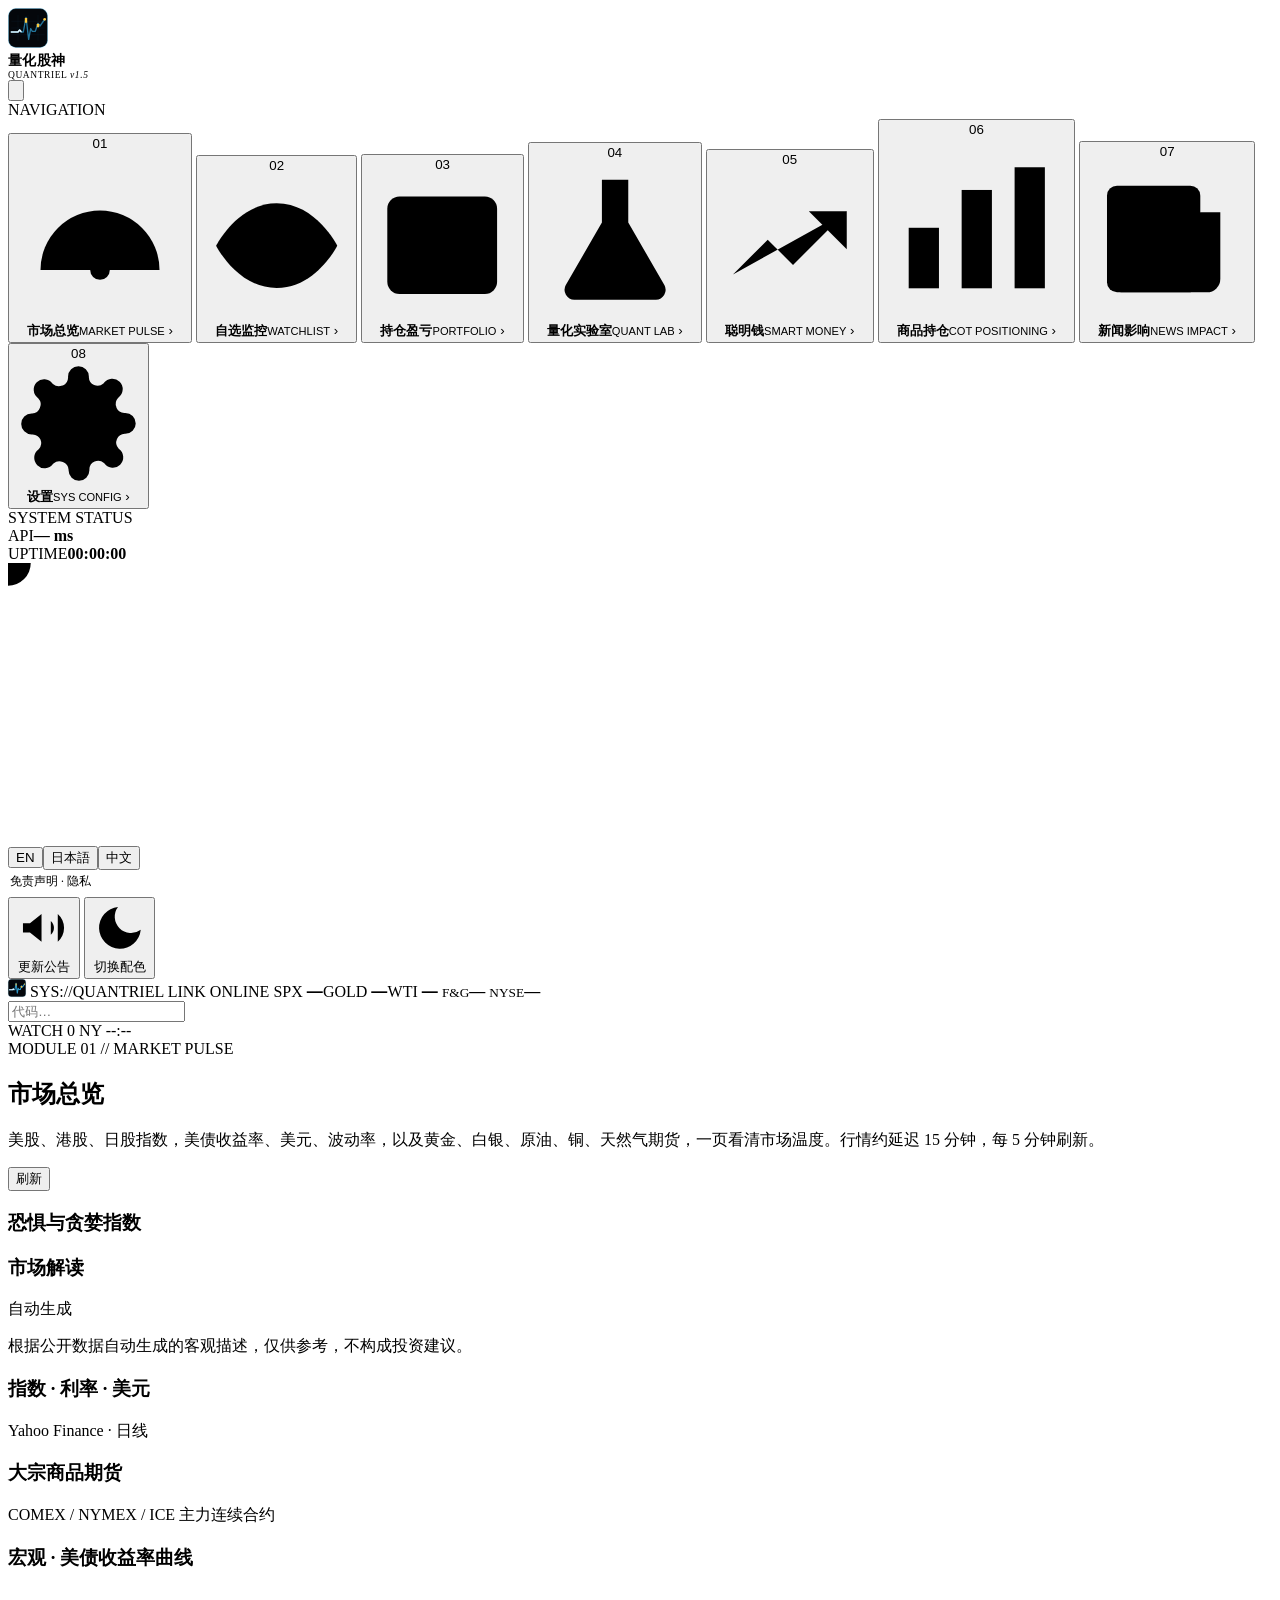
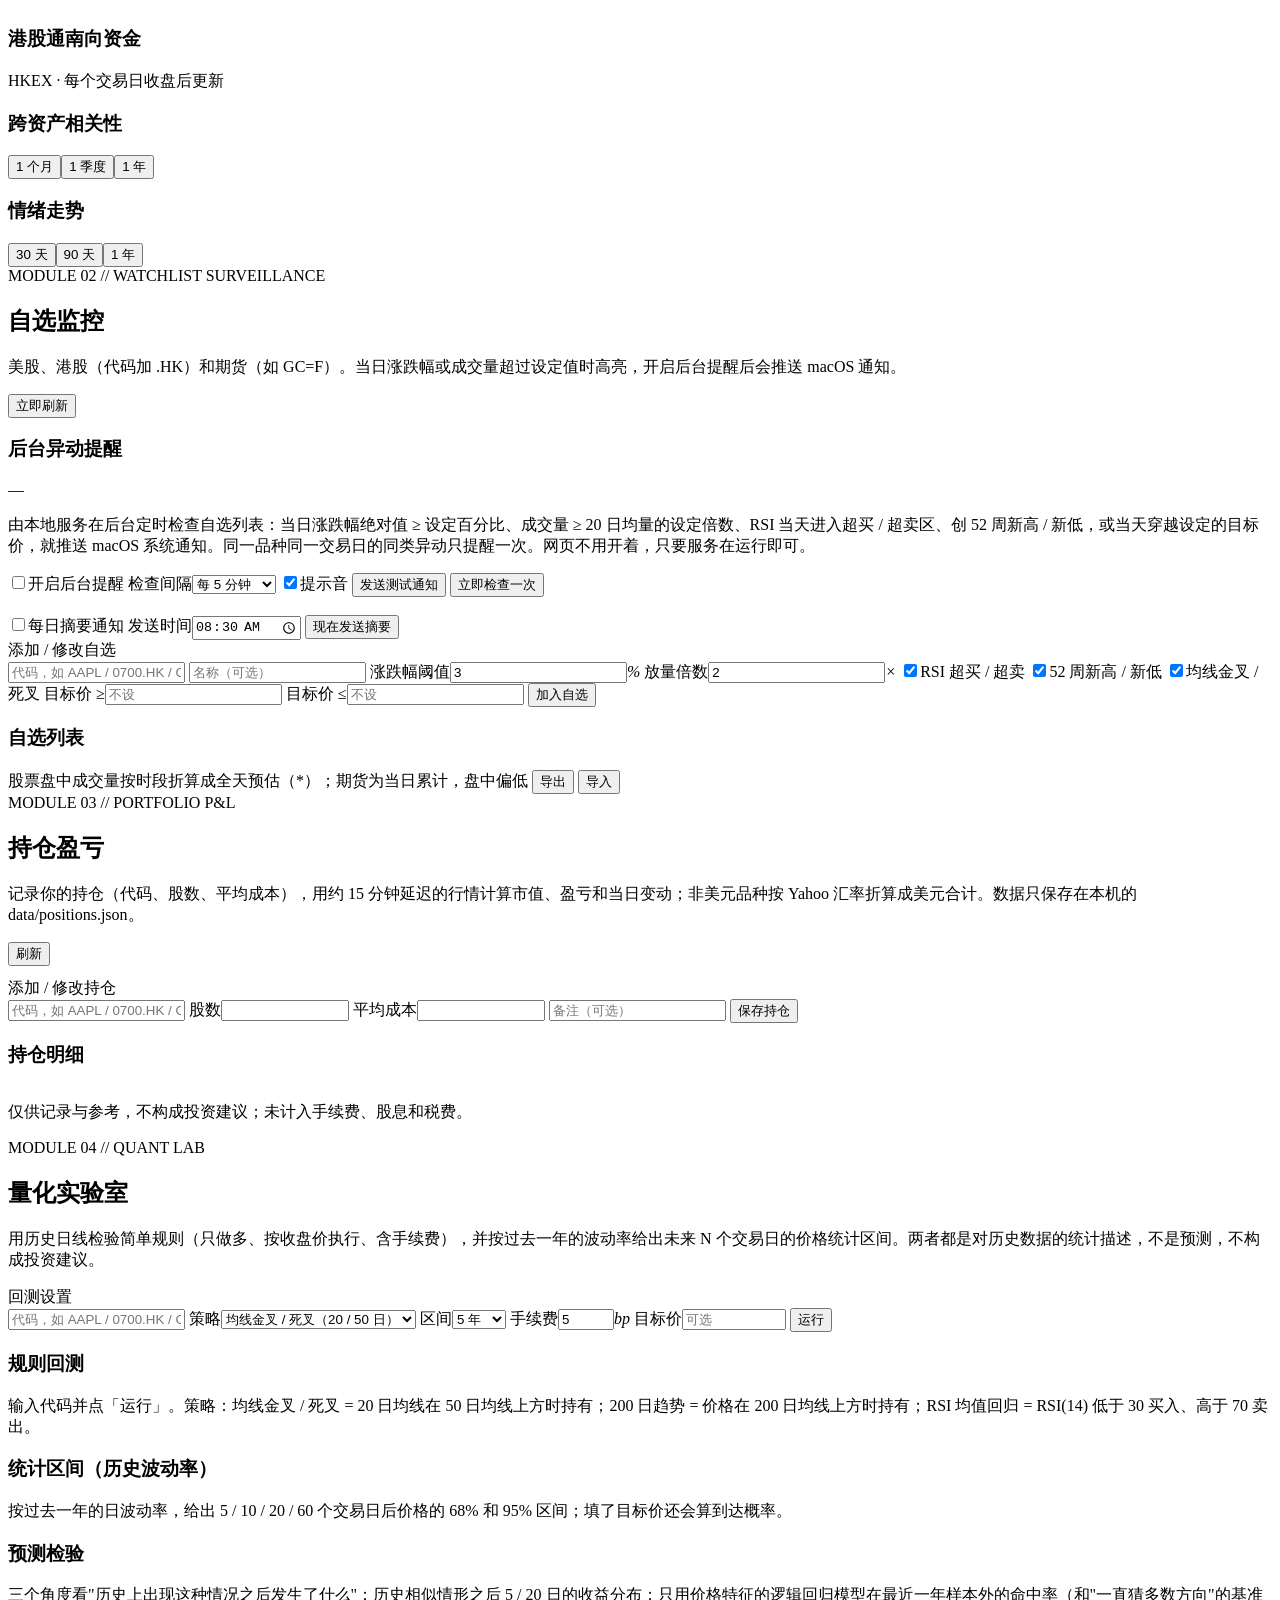
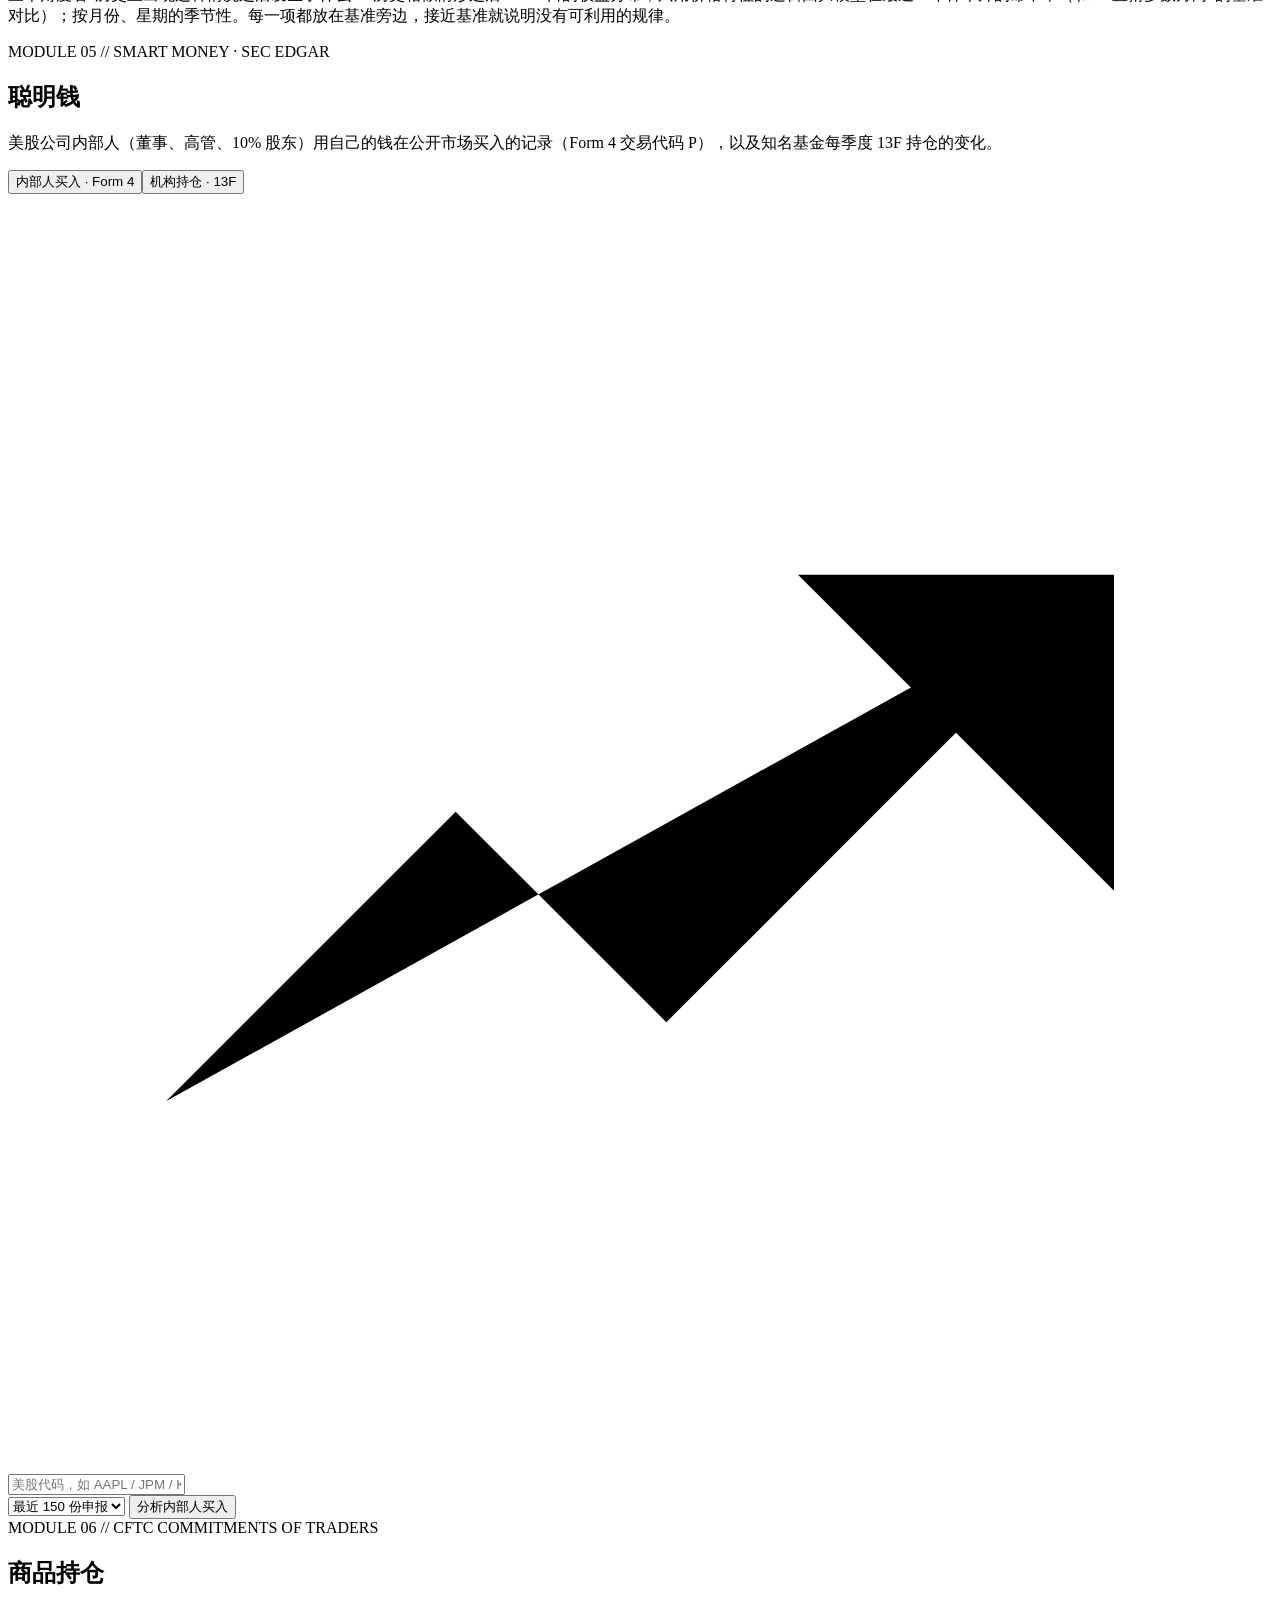
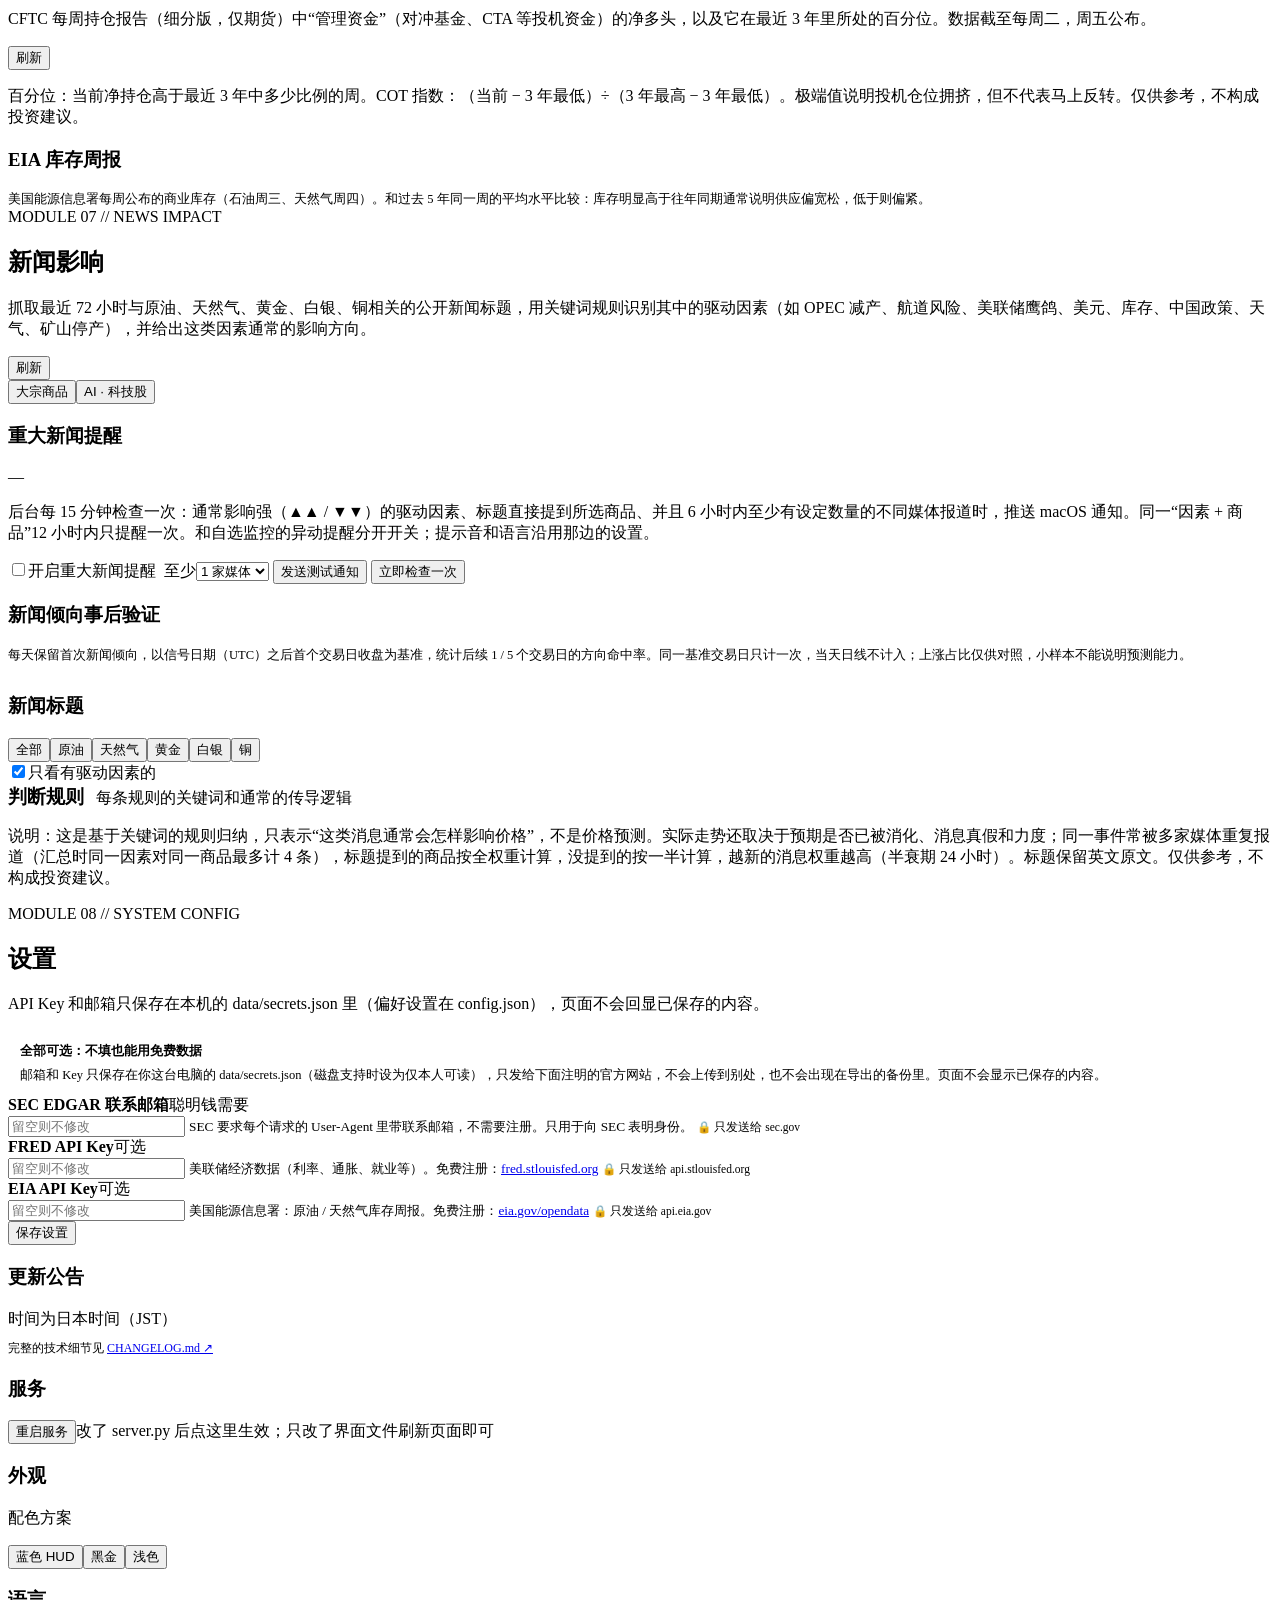
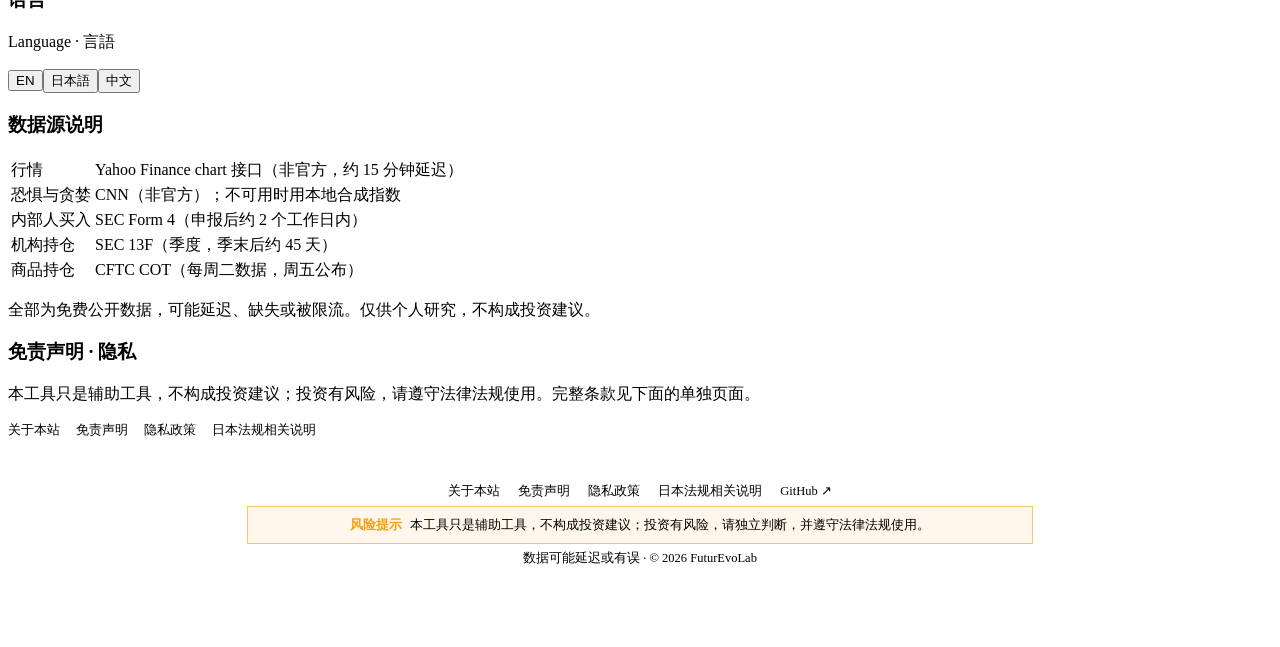
==== static/index.html @ caf48d80 "v1.5.5: 13F amendments, moderate readout tier, phone layout, share metadata - 13F-HR/A: restatements" ====
<!doctype html>
<html lang="en">
<head>
<meta charset="utf-8">
<meta name="viewport" content="width=device-width, initial-scale=1">
<title>量化股神</title>
<link rel="icon" type="image/svg+xml" href="data:image/svg+xml,%3Csvg xmlns='http://www.w3.org/2000/svg' viewBox='0 0 120 120'%3E%3Crect width='120' height='120' rx='24' fill='%2304070b'/%3E%3Cpath d='M10 72H30L35 66L40 72H46L54 28L62 94L68 62L73 70H82L90 46L96 54L110 34' fill='none' stroke='%2338bdf8' stroke-width='9' stroke-linejoin='round' stroke-linecap='round'/%3E%3Ccircle cx='110' cy='34' r='8' fill='%23ffc93c'/%3E%3C/svg%3E">
<link rel="stylesheet" href="fonts/fonts.css">
<link rel="preload" href="fonts/Inter-0.woff2" as="font" type="font/woff2" crossorigin>
<link rel="stylesheet" href="style.css?v=2">
<link rel="stylesheet" href="hud.css?v=3">
<link rel="stylesheet" href="nav.css?v=2">
<link rel="stylesheet" href="market.css?v=3">
<link rel="stylesheet" href="smart.css?v=2">
<link rel="stylesheet" href="gold.css?v=1">
<link rel="stylesheet" href="quant.css?v=11">
<script src="boot.js?v=1"></script>
</head>
<body>
<div class="ambient" aria-hidden="true"><i></i><i></i><i></i></div>
<div class="app">
  <!-- ======================= 侧边导航 ======================= -->
  <aside class="nav">
    <div class="nav-edge" aria-hidden="true"></div>
    <div class="brand">
<svg class="logo qs-mark" viewBox="0 0 120 120" aria-hidden="true">
        <rect class="scr" x="1.5" y="1.5" width="117" height="117" rx="22"/>
        <path class="grid" d="M10 40H110M10 60H110M10 80H110M30 20V100M60 20V100M90 20V100"/>
        <path class="ecg" d="M10 72H30L35 66L40 72H46L54 28L62 94L68 62L73 70H82L90 46L96 54L110 34"/>
        <path class="scan" d="M10 72H30L35 66L40 72H46L54 28L62 94L68 62L73 70H82L90 46L96 54L110 34"/>
        <rect class="cb" x="50.5" y="30" width="7" height="14" rx="1.5"/>
        <rect class="cb cb2" x="86.5" y="47" width="7" height="11" rx="1.5"/>
        <circle class="tip" cx="110" cy="34" r="4"/>
      </svg>
      <div class="brand-txt">
        <div class="brand-name" data-text="量化股神">量化股神</div>
        <div class="brand-sub">QUANTRIEL <i>v1.5</i></div>
      </div>
      <button id="nav-collapse" class="nav-collapse" type="button" title="收起 / 展开侧栏">
        <svg viewBox="0 0 24 24"><path d="M15 6l-6 6 6 6"/></svg>
      </button>
    </div>

    <div class="nav-section"><span>NAVIGATION</span><i></i></div>
    <nav class="tabs" id="nav">
      <div class="nav-ind" id="nav-ind" aria-hidden="true"><i></i></div>
      <button data-tab="market" class="active" title="市场总览（快捷键 1）">
        <span class="ni-idx">01</span>
        <span class="ni-ico"><svg viewBox="0 0 24 24"><path d="M3.5 17a8.5 8.5 0 1117 0"/><path d="M12 17l4.2-5.2"/><circle cx="12" cy="17" r="1.4"/><path d="M6.6 11.6l1 .8M12 8.5v1.3M17.4 11.6l-1 .8"/></svg></span>
        <span class="ni-txt"><b>市场总览</b><small>MARKET PULSE</small></span>
        <span class="ni-arrow">›</span>
      </button>
      <button data-tab="watch" title="自选监控（快捷键 2）">
        <span class="ni-idx">02</span>
        <span class="ni-ico"><svg viewBox="0 0 24 24"><path d="M2 12s3.5-7 10-7 10 7 10 7-3.5 7-10 7S2 12 2 12z"/><circle cx="12" cy="12" r="3"/></svg></span>
        <span class="ni-txt"><b>自选监控</b><small>WATCHLIST</small></span>
        <span id="nav-new" class="nav-badge" hidden></span><span class="ni-arrow">›</span>
      </button>
      <button data-tab="portfolio" title="持仓盈亏（快捷键 3）">
        <span class="ni-idx">03</span>
        <span class="ni-ico"><svg viewBox="0 0 24 24"><rect x="3" y="4" width="18" height="16" rx="2"/><path d="M3 10h18"/><path d="M8 15h3"/><path d="M14 15h2"/></svg></span>
        <span class="ni-txt"><b>持仓盈亏</b><small>PORTFOLIO</small></span>
        <span class="ni-arrow">›</span>
      </button>
      <button data-tab="quant" title="量化实验室（快捷键 4）">
        <span class="ni-idx">04</span>
        <span class="ni-ico"><svg viewBox="0 0 24 24"><path d="M9 3h6"/><path d="M10 3v6.5L4.5 19a1.5 1.5 0 001.3 2.2h12.4a1.5 1.5 0 001.3-2.2L14 9.5V3"/><path d="M7 15h10"/></svg></span>
        <span class="ni-txt"><b>量化实验室</b><small>QUANT LAB</small></span>
        <span class="ni-arrow">›</span>
      </button>
      <button data-tab="smart" title="聪明钱（快捷键 5）">
        <span class="ni-idx">05</span>
        <span class="ni-ico"><svg viewBox="0 0 24 24"><path d="M3 17l5.5-5.5 4 4L21 7"/><path d="M15 7h6v6"/><path d="M3 21h18"/></svg></span>
        <span class="ni-txt"><b>聪明钱</b><small>SMART MONEY</small></span>
        <span class="ni-arrow">›</span>
      </button>
      <button data-tab="cot" title="商品持仓（快捷键 6）">
        <span class="ni-idx">06</span>
        <span class="ni-ico"><svg viewBox="0 0 24 24"><rect x="3" y="12" width="4" height="8"/><rect x="10" y="7" width="4" height="13"/><rect x="17" y="4" width="4" height="16"/></svg></span>
        <span class="ni-txt"><b>商品持仓</b><small>COT POSITIONING</small></span>
        <span class="ni-arrow">›</span>
      </button>
      <button data-tab="news" title="新闻影响（快捷键 7）">
        <span class="ni-idx">07</span>
        <span class="ni-ico"><svg viewBox="0 0 24 24"><rect x="3" y="4" width="14" height="16" rx="1.5"/><path d="M17 8h3v10a2 2 0 01-2 2H5"/><path d="M6.5 8h7M6.5 11.5h7M6.5 15h4"/></svg></span>
        <span class="ni-txt"><b>新闻影响</b><small>NEWS IMPACT</small></span>
        <span id="nav-news" class="nav-badge" hidden></span><span class="ni-arrow">›</span>
      </button>
      <button data-tab="settings" title="设置（快捷键 8）">
        <span class="ni-idx">08</span>
        <span class="ni-ico"><svg viewBox="0 0 24 24"><circle cx="12" cy="12" r="3"/><path d="M19.4 15a1.7 1.7 0 00.3 1.8l.1.1a2 2 0 11-2.8 2.8l-.1-.1a1.7 1.7 0 00-1.8-.3 1.7 1.7 0 00-1 1.5V21a2 2 0 11-4 0v-.1a1.7 1.7 0 00-1.1-1.5 1.7 1.7 0 00-1.8.3l-.1.1a2 2 0 11-2.8-2.8l.1-.1a1.7 1.7 0 00.3-1.8 1.7 1.7 0 00-1.5-1H3a2 2 0 110-4h.1a1.7 1.7 0 001.5-1.1 1.7 1.7 0 00-.3-1.8l-.1-.1a2 2 0 112.8-2.8l.1.1a1.7 1.7 0 001.8.3H9a1.7 1.7 0 001-1.5V3a2 2 0 114 0v.1a1.7 1.7 0 001 1.5 1.7 1.7 0 001.8-.3l.1-.1a2 2 0 112.8 2.8l-.1.1a1.7 1.7 0 00-.3 1.8V9a1.7 1.7 0 001.5 1H21a2 2 0 110 4h-.1a1.7 1.7 0 00-1.5 1z"/></svg></span>
        <span class="ni-txt"><b>设置</b><small>SYS CONFIG</small></span>
        <span class="ni-arrow">›</span>
      </button>
    </nav>

    <div class="nav-foot">
      <div class="nav-section"><span>SYSTEM STATUS</span><i></i></div>
      <div id="src-status" class="src-status"></div>
      <div class="sys-meta">
        <div><span>API</span><b id="sys-lat">— ms</b></div>
        <div><span>UPTIME</span><b id="sys-up">00:00:00</b></div>
        <svg id="sys-spark" class="spark" viewBox="0 0 100 22" preserveAspectRatio="none" aria-hidden="true"><path class="area"/><path class="line"/><circle r="1.8"/></svg>
      </div>
      <div class="lang-switch" translate="no"><button type="button" data-lang="en">EN</button><button type="button" data-lang="ja">日本語</button><button type="button" data-lang="zh">中文</button></div>
      <a class="legal-link" href="disclaimer.html">免责声明 · 隐私</a>
      <button id="wn-open" class="ghost theme-btn wn-open" type="button" title="查看每个版本更新了什么">
        <svg viewBox="0 0 24 24"><path d="M3 10v4h3l5 4V6L6 10z"/><path d="M15 9a4 4 0 010 6M18 6a8 8 0 010 12"/></svg>
        <span>更新公告</span><span id="wn-badge" class="badge wn-new" translate="no" hidden>NEW</span>
      </button>
      <button id="theme-toggle" class="ghost theme-btn" type="button" title="切换配色：蓝色 HUD → 黑金 → 浅色">
        <svg viewBox="0 0 24 24"><path d="M21 12.8A9 9 0 1111.2 3a7 7 0 009.8 9.8z"/></svg>
        <span>切换配色</span>
      </button>
    </div>
  </aside>

  <main class="main">
    <div class="hudbar">
      <span class="hb-id">
<svg class="qs-mark hb-mark" viewBox="0 0 120 120" aria-hidden="true">
        <rect class="scr" x="1.5" y="1.5" width="117" height="117" rx="22"/>
        <path class="ecg" d="M10 72H30L35 66L40 72H46L54 28L62 94L68 62L73 70H82L90 46L96 54L110 34"/>
        <path class="scan" d="M10 72H30L35 66L40 72H46L54 28L62 94L68 62L73 70H82L90 46L96 54L110 34"/>
        <rect class="cb" x="50.5" y="30" width="7" height="14" rx="1.5"/>
        <rect class="cb cb2" x="86.5" y="47" width="7" height="11" rx="1.5"/>
        <circle class="tip" cx="110" cy="34" r="4"/>
      </svg>
        <span class="sys">SYS://QUANTRIEL</span>
      </span>
      <span class="live"><i></i>LINK ONLINE</span>
      <span class="tick" id="ticker" translate="no"><span>SPX <b>—</b></span><span>GOLD <b>—</b></span><span>WTI <b>—</b></span></span>
      <span id="marquee" class="marquee" title="点击查看自选监控"><span id="marquee-track"></span></span>
      <span class="hb-fng" id="hb-fng" title="恐惧与贪婪指数（点击查看市场总览）"><small>F&amp;G</small><b>—</b><i></i></span>
      <span class="hb-gas" id="hb-mkt" translate="no"><small>NYSE</small><b>—</b></span>
      <form id="lookup" class="hb-lookup" title="查看任意代码的详情（快捷键 /）"><input id="lookup-sym" placeholder="代码…" spellcheck="false" autocomplete="off"></form>
      <span id="hud-watch" translate="no">WATCH 0</span>
      <span class="clock" id="clock" translate="no">NY --:--</span>
      <i class="hb-beat" id="hb-beat" aria-hidden="true"></i>
    </div>
    <div id="upd-bar" class="upd-bar" hidden></div>

    <!-- ======================= 市场总览 ======================= -->
    <section id="tab-market" class="tab active">
      <header class="page-head">
        <div>
          <div class="eyebrow">MODULE 01 // MARKET PULSE</div>
          <h1>市场总览</h1>
          <p>美股、港股、日股指数，美债收益率、美元、波动率，以及黄金、白银、原油、铜、天然气期货，一页看清市场温度。行情约延迟 15 分钟，每 5 分钟刷新。</p>
        </div>
        <div class="head-actions">
          <span id="mk-upd" class="muted"></span>
          <button id="mk-refresh" type="button" class="primary">刷新</button>
        </div>
      </header>
      <div id="mk-msg" class="msg"></div>

      <div class="mk-top">
        <div class="card mk-fng">
          <div class="card-head"><h3>恐惧与贪婪指数</h3><span class="spacer"></span><span id="mk-fng-src" class="muted"></span></div>
          <div id="mk-gauge" class="mk-gauge"></div>
          <div id="mk-cmp" class="mk-cmp"></div>
          <div id="mk-parts" class="q-parts"></div>
        </div>
        <div class="card mk-read">
          <div class="card-head"><h3>市场解读</h3><span class="spacer"></span><span class="muted">自动生成</span></div>
          <ul id="mk-read" class="mk-list"></ul>
          <p class="muted mk-disc">根据公开数据自动生成的客观描述，仅供参考，不构成投资建议。</p>
        </div>
      </div>

      <div class="card">
        <div class="card-head"><h3>指数 · 利率 · 美元</h3><span class="spacer"></span><span class="muted">Yahoo Finance · 日线</span></div>
        <div id="mk-indices" class="q-grid"></div>
      </div>
      <div class="card">
        <div class="card-head"><h3>大宗商品期货</h3><span class="spacer"></span><span class="muted">COMEX / NYMEX / ICE 主力连续合约</span></div>
        <div id="mk-commods" class="q-grid"></div>
      </div>
      <div class="card">
        <div class="card-head"><h3>宏观 · 美债收益率曲线</h3><span id="mc-spreads" class="mc-spreads"></span><span class="spacer"></span><span id="mc-src" class="muted"></span></div>
        <div id="mc-msg" class="msg"></div>
        <div class="mc-wrap">
          <div id="mc-curve" class="mc-curve"></div>
          <div id="mc-grid" class="q-grid mc-grid"></div>
        </div>
      </div>
      <div class="card" id="sb-card">
        <div class="card-head"><h3>港股通南向资金</h3><span id="sb-date" class="chip"></span><span class="spacer"></span><span class="muted">HKEX · 每个交易日收盘后更新</span></div>
        <div id="sb-msg" class="msg"></div>
        <div id="sb-body"></div>
      </div>
      <div class="card">
        <div class="card-head"><h3>跨资产相关性</h3><span id="corr-msg" class="muted"></span><span class="spacer"></span>
          <div class="seg" id="corr-range"><button type="button" data-d="20">1 个月</button><button type="button" data-d="60" class="on">1 季度</button><button type="button" data-d="250">1 年</button></div></div>
        <div id="mk-corr" class="mk-corr"></div>
      </div>
      <div class="card">
        <div class="card-head"><h3>情绪走势</h3><span class="spacer"></span>
          <div class="seg" id="mk-range"><button type="button" data-d="30" class="on">30 天</button><button type="button" data-d="90">90 天</button><button type="button" data-d="250">1 年</button></div></div>
        <div id="mk-chart" class="mk-chart"></div>
      </div>
    </section>

    <!-- ======================= 自选监控 ======================= -->
    <section id="tab-watch" class="tab">
      <header class="page-head">
        <div>
          <div class="eyebrow">MODULE 02 // WATCHLIST SURVEILLANCE</div>
          <h1>自选监控</h1>
          <p>美股、港股（代码加 .HK）和期货（如 GC=F）。当日涨跌幅或成交量超过设定值时高亮，开启后台提醒后会推送 macOS 通知。</p>
        </div>
        <div class="head-actions">
          <span id="w-upd" class="muted"></span>
          <button id="w-refresh" type="button" class="primary">立即刷新</button>
        </div>
      </header>

      <div class="card alert-card">
        <div class="card-head"><h3>后台异动提醒</h3><span id="al-state" class="badge">—</span>
          <span class="spacer"></span><span id="al-info" class="muted"></span></div>
        <p class="muted al-desc">由本地服务在后台定时检查自选列表：当日涨跌幅绝对值 ≥ 设定百分比、成交量 ≥ 20 日均量的设定倍数、RSI 当天进入超买 / 超卖区、创 52 周新高 / 新低，或当天穿越设定的目标价，就推送 macOS 系统通知。同一品种同一交易日的同类异动只提醒一次。网页不用开着，只要服务在运行即可。</p>
        <div class="form-row">
          <label class="switch"><input id="al-on" type="checkbox"><i></i>开启后台提醒</label>
          <label class="field"><span>检查间隔</span><select id="al-int"><option value="5">每 5 分钟</option><option value="15">每 15 分钟</option><option value="30">每 30 分钟</option><option value="60">每 60 分钟</option></select></label>
          <label class="switch"><input id="al-sound" type="checkbox" checked><i></i>提示音</label>
          <span class="spacer"></span>
          <button id="al-test" type="button" class="ghost small">发送测试通知</button>
          <button id="al-run" type="button" class="ghost small">立即检查一次</button>
        </div>
        <div class="form-row dg-row">
          <label class="switch" title="每天到设定时间推送一条系统通知：主要指数 / 商品涨跌、恐惧贪婪指数、自选里最强和最弱的品种"><input id="dg-on" type="checkbox"><i></i>每日摘要通知</label>
          <label class="field"><span>发送时间</span><input id="dg-time" type="time" value="08:30" step="60" class="w-sm mono-input"></label>
          <span id="dg-info" class="muted"></span>
          <span class="spacer"></span>
          <button id="dg-run" type="button" class="ghost small">现在发送摘要</button>
        </div>
        <div id="al-hist" class="al-hist"></div>
      </div>

      <form id="watch-form" class="card form-card">
        <div class="form-title">添加 / 修改自选</div>
        <div class="form-row">
          <input id="w-sym" placeholder="代码，如 AAPL / 0700.HK / GC=F / ^HSI" spellcheck="false" class="mono-input grow">
          <input id="w-label" placeholder="名称（可选）" class="grow">
          <label class="field"><span>涨跌幅阈值</span><input id="w-move" type="number" min="0" step="0.5" value="3" class="w-sm"><em>%</em></label>
          <label class="field"><span>放量倍数</span><input id="w-vol" type="number" min="0" step="0.5" value="2" class="w-sm"><em>×</em></label>
          <label class="switch" title="RSI(14) 当天升破 70 或跌破 30 时提醒（昨天收盘还不在该区间）"><input id="w-rsi" type="checkbox" checked><i></i>RSI 超买 / 超卖</label>
          <label class="switch" title="现价高于此前 52 周最高收盘价，或低于最低收盘价时提醒"><input id="w-52" type="checkbox" checked><i></i>52 周新高 / 新低</label>
          <label class="switch" title="20 日均线当天上穿（金叉）或下穿（死叉）50 日均线时提醒"><input id="w-ma" type="checkbox" checked><i></i>均线金叉 / 死叉</label>
          <label class="field" title="现价当天升破这个价位时提醒（昨收还在下方）；留空不设"><span>目标价 ≥</span><input id="w-above" type="number" min="0" step="any" placeholder="不设" class="w-sm mono-input"></label>
          <label class="field" title="现价当天跌破这个价位时提醒（昨收还在上方）；留空不设"><span>目标价 ≤</span><input id="w-below" type="number" min="0" step="any" placeholder="不设" class="w-sm mono-input"></label>
          <button class="primary">加入自选</button>
        </div>
      </form>

      <div class="card">
        <div class="card-head"><h3>自选列表</h3><span id="watch-count" class="chip"></span><span class="spacer"></span><span class="muted">股票盘中成交量按时段折算成全天预估（*）；期货为当日累计，盘中偏低</span>
          <button id="w-export" type="button" class="ghost small" title="把自选列表和 13F 基金列表存成 JSON 文件（不含 API Key）">导出</button>
          <button id="w-import" type="button" class="ghost small" title="从导出的 JSON 文件导入：默认只添加本机没有的品种">导入</button>
          <input id="w-file" type="file" accept="application/json,.json" hidden></div>
        <div class="table-wrap"><table id="watch-table"></table></div>
      </div>
    </section>

    <!-- ======================= 持仓盈亏 ======================= -->
    <section id="tab-portfolio" class="tab">
      <header class="page-head">
        <div>
          <div class="eyebrow">MODULE 03 // PORTFOLIO P&amp;L</div>
          <h1>持仓盈亏</h1>
          <p>记录你的持仓（代码、股数、平均成本），用约 15 分钟延迟的行情计算市值、盈亏和当日变动；非美元品种按 Yahoo 汇率折算成美元合计。数据只保存在本机的 data/positions.json。</p>
        </div>
        <div class="head-actions">
          <span id="pf-upd" class="muted"></span>
          <button id="pf-refresh" type="button" class="primary">刷新</button>
        </div>
      </header>
      <div id="pf-msg" class="msg"></div>
      <div id="pf-sum" class="pf-sum"></div>
      <form id="pf-form" class="card form-card">
        <div class="form-title">添加 / 修改持仓</div>
        <div class="form-row">
          <input id="pf-sym" placeholder="代码，如 AAPL / 0700.HK / GC=F" spellcheck="false" class="mono-input grow" required>
          <label class="field"><span>股数</span><input id="pf-shares" type="number" min="0" step="any" class="w-md mono-input" required></label>
          <label class="field"><span>平均成本</span><input id="pf-cost" type="number" min="0" step="any" class="w-md mono-input" required></label>
          <input id="pf-note" placeholder="备注（可选）" class="grow">
          <button class="primary">保存持仓</button>
        </div>
      </form>
      <div class="card">
        <div class="card-head"><h3>持仓明细</h3><span id="pf-count" class="chip"></span><span class="spacer"></span><span id="pf-fx" class="muted" translate="no"></span></div>
        <div class="table-wrap"><table id="pf-table"></table></div>
        <p class="muted mk-disc">仅供记录与参考，不构成投资建议；未计入手续费、股息和税费。</p>
      </div>
    </section>

    <!-- ======================= 量化实验室 ======================= -->
    <section id="tab-quant" class="tab">
      <header class="page-head">
        <div>
          <div class="eyebrow">MODULE 04 // QUANT LAB</div>
          <h1>量化实验室</h1>
          <p>用历史日线检验简单规则（只做多、按收盘价执行、含手续费），并按过去一年的波动率给出未来 N 个交易日的价格统计区间。两者都是对历史数据的统计描述，不是预测，不构成投资建议。</p>
        </div>
      </header>
      <form id="ql-form" class="card form-card">
        <div class="form-title">回测设置</div>
        <div class="form-row">
          <input id="ql-sym" placeholder="代码，如 AAPL / 0700.HK / GC=F / ^GSPC" spellcheck="false" class="mono-input grow" required>
          <label class="field"><span>策略</span><select id="ql-strategy"><option value="ma_cross">均线金叉 / 死叉（20 / 50 日）</option><option value="trend200">200 日趋势</option><option value="rsi_mr">RSI 均值回归</option><option value="buyhold">买入持有</option></select></label>
          <label class="field"><span>区间</span><select id="ql-range"><option value="2y">2 年</option><option value="5y" selected>5 年</option><option value="10y">10 年</option></select></label>
          <label class="field" title="每次换仓的成本，1 bp = 0.01%"><span>手续费</span><input id="ql-fee" type="number" min="0" max="100" step="1" value="5" class="w-sm mono-input"><em>bp</em></label>
          <label class="field" title="可选：按历史波动率估算未来 N 个交易日到达该价位的概率"><span>目标价</span><input id="ql-target" type="number" min="0" step="any" placeholder="可选" class="w-sm mono-input"></label>
          <button class="primary">运行</button>
        </div>
        <div id="ql-quick" class="form-row"></div>
      </form>
      <div class="card">
        <div class="card-head"><h3>规则回测</h3><span id="ql-bt-sub" class="muted"></span></div>
        <div id="ql-bt"><p class="muted">输入代码并点「运行」。策略：均线金叉 / 死叉 = 20 日均线在 50 日均线上方时持有；200 日趋势 = 价格在 200 日均线上方时持有；RSI 均值回归 = RSI(14) 低于 30 买入、高于 70 卖出。</p></div>
      </div>
      <div class="card">
        <div class="card-head"><h3>统计区间（历史波动率）</h3><span id="ql-fc-sub" class="muted"></span></div>
        <div id="ql-fc"><p class="muted">按过去一年的日波动率，给出 5 / 10 / 20 / 60 个交易日后价格的 68% 和 95% 区间；填了目标价还会算到达概率。</p></div>
      </div>
      <div class="card">
        <div class="card-head"><h3>预测检验</h3><span id="ql-sg-sub" class="muted"></span></div>
        <div id="ql-sg"><p class="muted">三个角度看"历史上出现这种情况之后发生了什么"：历史相似情形之后 5 / 20 日的收益分布；只用价格特征的逻辑回归模型在最近一年样本外的命中率（和"一直猜多数方向"的基准对比）；按月份、星期的季节性。每一项都放在基准旁边，接近基准就说明没有可利用的规律。</p></div>
      </div>
    </section>

    <!-- ======================= 聪明钱 ======================= -->
    <section id="tab-smart" class="tab">
      <header class="page-head">
        <div>
          <div class="eyebrow">MODULE 05 // SMART MONEY · SEC EDGAR</div>
          <h1>聪明钱</h1>
          <p>美股公司内部人（董事、高管、10% 股东）用自己的钱在公开市场买入的记录（Form 4 交易代码 P），以及知名基金每季度 13F 持仓的变化。</p>
        </div>
      </header>
      <div id="sm-msg" class="msg"></div>

      <div class="seg sm-sub" id="sm-sub"><button type="button" data-s="insider" class="on">内部人买入 · Form 4</button><button type="button" data-s="13f">机构持仓 · 13F</button></div>

      <div id="sm-insider">
        <form id="ins-form" class="searchbar">
          <div class="search-input">
            <svg viewBox="0 0 24 24"><path d="M3 17l5.5-5.5 4 4L21 7"/><path d="M15 7h6v6"/></svg>
            <input id="ins-sym" placeholder="美股代码，如 AAPL / JPM / KO" autocomplete="off" spellcheck="false">
          </div>
          <select id="ins-limit" title="扫描最近多少份 Form 4 申报" aria-label="扫描份数">
            <option value="80">最近 80 份申报</option>
            <option value="150" selected>最近 150 份申报</option>
            <option value="300">最近 300 份申报</option>
          </select>
          <button type="submit" class="primary lg">分析内部人买入</button>
        </form>
        <div id="ins-quick" class="recent"></div>
        <div id="ins-result"></div>
      </div>

      <div id="sm-13f" hidden>
        <div class="card">
          <div class="card-head"><h3>跟踪的基金</h3><span id="mg-count" class="chip"></span><span class="spacer"></span>
            <span id="f13-upd" class="muted"></span><button id="f13-load" type="button" class="primary">加载 13F</button></div>
          <form id="mg-form" class="form-row">
            <input id="mg-cik" placeholder="CIK，如 1067983" class="mono-input w-md" spellcheck="false">
            <input id="mg-name" placeholder="基金名称" class="grow">
            <button class="ghost">添加基金</button>
            <a class="muted" href="https://www.sec.gov/cgi-bin/browse-edgar?action=getcompany&type=13F-HR" target="_blank" rel="noopener">在 EDGAR 查 CIK ↗</a>
          </form>
          <div id="mg-list" class="mg-list"></div>
        </div>
        <div class="graph-wrap q-graph">
          <div id="cy13"></div>
          <div id="g13-empty" class="graph-overlay">
            <div class="sb-status">STANDBY · AWAITING 13F</div>
            <h3>基金 ↔ 股票 持仓变化图</h3>
            <p>点击“加载 13F”。六边形是基金，圆点是股票；线的颜色表示本季度动作，线越粗金额越大</p>
          </div>
          <div class="graph-tools">
            <button type="button" data-z13="fit" title="适应窗口"><svg viewBox="0 0 24 24"><path d="M4 9V4h5M20 9V4h-5M4 15v5h5M20 15v5h-5"/></svg></button>
          </div>
          <div class="legend">
            <span><i class="line" style="background:var(--q-new)"></i>新建仓</span>
            <span><i class="line" style="background:var(--in)"></i>加仓</span>
            <span><i class="line" style="background:var(--q-reduce)"></i>减仓</span>
            <span><i class="line" style="background:var(--out)"></i>清仓</span>
            <span><i class="line" style="background:var(--q-hold)"></i>持平</span>
            <span class="sep"></span>
            <span>显示每只基金前 12 大持仓 + 全部新建仓 / 清仓</span>
            <span class="sep"></span>
            <label class="switch"><input id="g13-hold" type="checkbox"><i></i>显示持平</label>
          </div>
        </div>
        <div id="f13-detail"></div>
      </div>
    </section>

    <!-- ======================= 商品持仓 ======================= -->
    <section id="tab-cot" class="tab">
      <header class="page-head">
        <div>
          <div class="eyebrow">MODULE 06 // CFTC COMMITMENTS OF TRADERS</div>
          <h1>商品持仓</h1>
          <p>CFTC 每周持仓报告（细分版，仅期货）中“管理资金”（对冲基金、CTA 等投机资金）的净多头，以及它在最近 3 年里所处的百分位。数据截至每周二，周五公布。</p>
        </div>
        <div class="head-actions">
          <span id="cot-upd" class="muted"></span>
          <button id="cot-refresh" type="button" class="primary">刷新</button>
        </div>
      </header>
      <div id="cot-msg" class="msg"></div>
      <div id="cot-grid" class="cot-grid"></div>
      <p class="muted sm-note">百分位：当前净持仓高于最近 3 年中多少比例的周。COT 指数：（当前 − 3 年最低）÷（3 年最高 − 3 年最低）。极端值说明投机仓位拥挤，但不代表马上反转。仅供参考，不构成投资建议。</p>

      <div class="card eia-head">
        <div class="card-head"><h3>EIA 库存周报</h3><span class="spacer"></span><span id="eia-upd" class="muted"></span><span id="eia-src" class="chip"></span></div>
        <p class="muted">美国能源信息署每周公布的商业库存（石油周三、天然气周四）。和过去 5 年同一周的平均水平比较：库存明显高于往年同期通常说明供应偏宽松，低于则偏紧。</p>
      </div>
      <div id="eia-msg" class="msg"></div>
      <div id="eia-grid" class="cot-grid"></div>
    </section>

    <!-- ======================= 设置 ======================= -->
    <section id="tab-news" class="tab">
      <header class="page-head">
        <div>
          <div class="eyebrow">MODULE 07 // NEWS IMPACT</div>
          <h1>新闻影响</h1>
          <p>抓取最近 72 小时与原油、天然气、黄金、白银、铜相关的公开新闻标题，用关键词规则识别其中的驱动因素（如 OPEC 减产、航道风险、美联储鹰鸽、美元、库存、中国政策、天气、矿山停产），并给出这类因素通常的影响方向。</p>
        </div>
        <div class="head-actions">
          <span id="nw-upd" class="muted"></span>
          <button id="nw-refresh" type="button" class="primary">刷新</button>
        </div>
      </header>
      <div class="seg nw-view" id="nw-view"><button type="button" data-v="commod" class="on">大宗商品</button><button type="button" data-v="tech">AI · 科技股</button></div>
      <div id="nw-msg" class="msg"></div>
      <div id="nw-commod">
      <div class="card alert-card">
        <div class="card-head"><h3>重大新闻提醒</h3><span id="na-state" class="badge">—</span><span class="spacer"></span><span id="na-info" class="muted"></span></div>
        <p class="muted al-desc">后台每 15 分钟检查一次：通常影响强（▲▲ / ▼▼）的驱动因素、标题直接提到所选商品、并且 6 小时内至少有设定数量的不同媒体报道时，推送 macOS 通知。同一“因素 + 商品”12 小时内只提醒一次。和自选监控的异动提醒分开开关；提示音和语言沿用那边的设置。</p>
        <div class="form-row">
          <label class="switch"><input id="na-on" type="checkbox"><i></i>开启重大新闻提醒</label>
          <span id="na-assets" class="na-assets"></span>
          <label class="field"><span>至少</span><select id="na-src"><option value="1">1 家媒体</option><option value="2">2 家媒体</option><option value="3">3 家媒体</option></select></label>
          <span class="spacer"></span>
          <button id="na-test" type="button" class="ghost small">发送测试通知</button>
          <button id="na-run" type="button" class="ghost small">立即检查一次</button>
        </div>
        <div id="na-hist" class="al-hist"></div>
      </div>
      <div id="nw-assets" class="nw-assets"></div>
      <div class="card">
        <div class="card-head"><h3>新闻倾向事后验证</h3><span class="spacer"></span><span id="nv-since" class="muted"></span></div>
        <p class="muted nv-desc">每天保留首次新闻倾向，以信号日期（UTC）之后首个交易日收盘为基准，统计后续 1 / 5 个交易日的方向命中率。同一基准交易日只计一次，当天日线不计入；上涨占比仅供对照，小样本不能说明预测能力。</p>
        <div class="table-wrap"><table id="nv-table"></table></div>
      </div>
      <div class="card">
        <div class="card-head"><h3>新闻标题</h3><span id="nw-count" class="chip"></span><span class="spacer"></span>
          <div class="seg" id="nw-filter"><button type="button" data-a="" class="on">全部</button><button type="button" data-a="oil">原油</button><button type="button" data-a="natgas">天然气</button><button type="button" data-a="gold">黄金</button><button type="button" data-a="silver">白银</button><button type="button" data-a="copper">铜</button></div>
          <label class="switch"><input id="nw-drv" type="checkbox" checked><i></i>只看有驱动因素的</label>
        </div>
        <div id="nw-list" class="nw-list"></div>
      </div>
      <details class="card nw-rules">
        <summary><h3>判断规则</h3><span class="muted">每条规则的关键词和通常的传导逻辑</span></summary>
        <div class="table-wrap"><table id="nw-rules"></table></div>
      </details>
      <p class="muted sm-note">说明：这是基于关键词的规则归纳，只表示“这类消息通常会怎样影响价格”，不是价格预测。实际走势还取决于预期是否已被消化、消息真假和力度；同一事件常被多家媒体重复报道（汇总时同一因素对同一商品最多计 4 条），标题提到的商品按全权重计算，没提到的按一半计算，越新的消息权重越高（半衰期 24 小时）。标题保留英文原文。仅供参考，不构成投资建议。</p>
      </div>

      <div id="nw-tech" hidden>
        <div class="card">
          <div class="card-head"><h3>话题标签</h3><span class="spacer"></span><span id="tn-upd" class="muted"></span><span class="muted">点击标签筛选</span></div>
          <div id="tn-topics" class="tn-topics"></div>
        </div>
        <div id="tn-cos" class="nw-assets"></div>
        <div class="card">
          <div class="card-head"><h3>科技新闻</h3><span id="tn-count" class="chip"></span><span class="spacer"></span><span id="tn-filter" class="tn-filter"></span></div>
          <div id="tn-list" class="nw-list"></div>
        </div>
        <p class="muted sm-note">说明：按关键词给每条标题打“公司”和“话题”两类标签。话题后面的 + / − 是这类消息对被点名公司通常的含义（如上调指引偏正面、出口管制或监管调查偏负面），“行情”类标签只描述股价表现、不计入倾向；公司卡片的倾向分按时间衰减（半衰期 24 小时）加总。一条标题同时讲几件事时，所有被点名的公司都会带上全部标签。OpenAI、Anthropic、xAI 未上市，只做标签。标题保留英文原文。仅供参考，不构成投资建议。</p>
      </div>
    </section>

    <section id="tab-settings" class="tab">
      <header class="page-head">
        <div>
          <div class="eyebrow">MODULE 08 // SYSTEM CONFIG</div>
          <h1>设置</h1>
          <p>API Key 和邮箱只保存在本机的 data/secrets.json 里（偏好设置在 config.json），页面不会回显已保存的内容。</p>
        </div>
      </header>
      <div class="settings-grid">
        <form id="cfg-form" class="card stack">
          <div class="key-note" id="key-note">
            <b>全部可选：不填也能用免费数据</b>
            <span>邮箱和 Key 只保存在你这台电脑的 data/secrets.json（磁盘支持时设为仅本人可读），只发给下面注明的官方网站，不会上传到别处，也不会出现在导出的备份里。页面不会显示已保存的内容。</span>
          </div>
          <label class="setting">
            <div class="setting-head"><b>SEC EDGAR 联系邮箱</b><span class="chip">聪明钱需要</span><span id="cfg-sec" class="badge"></span><button type="button" class="small ghost key-clear" data-clear="sec_email" hidden>删除</button></div>
            <input id="cfg-sec_email" type="email" placeholder="留空则不修改" autocomplete="off" spellcheck="false" maxlength="200">
            <small class="muted">SEC 要求每个请求的 User-Agent 里带联系邮箱，不需要注册。只用于向 SEC 表明身份。</small>
            <small class="key-dest">只发送给 <span translate="no">sec.gov</span></small>
          </label>
          <label class="setting">
            <div class="setting-head"><b>FRED API Key</b><span class="chip">可选</span><span id="cfg-fred" class="badge"></span><button type="button" class="small ghost key-clear" data-clear="fred_key" hidden>删除</button></div>
            <input id="cfg-fred_key" type="password" placeholder="留空则不修改" autocomplete="new-password" data-1p-ignore data-lpignore="true" data-bwignore spellcheck="false" maxlength="200">
            <small class="muted">美联储经济数据（利率、通胀、就业等）。免费注册：<a href="https://fred.stlouisfed.org/docs/api/api_key.html" target="_blank" rel="noopener">fred.stlouisfed.org</a></small>
            <small class="key-dest">只发送给 <span translate="no">api.stlouisfed.org</span></small>
          </label>
          <label class="setting">
            <div class="setting-head"><b>EIA API Key</b><span class="chip">可选</span><span id="cfg-eia" class="badge"></span><button type="button" class="small ghost key-clear" data-clear="eia_key" hidden>删除</button></div>
            <input id="cfg-eia_key" type="password" placeholder="留空则不修改" autocomplete="new-password" data-1p-ignore data-lpignore="true" data-bwignore spellcheck="false" maxlength="200">
            <small class="muted">美国能源信息署：原油 / 天然气库存周报。免费注册：<a href="https://www.eia.gov/opendata/register.php" target="_blank" rel="noopener">eia.gov/opendata</a></small>
            <small class="key-dest">只发送给 <span translate="no">api.eia.gov</span></small>
          </label>
          <div><button class="primary">保存设置</button></div>
        </form>
        <div class="stack">
          <div class="card" id="wn-card">
            <div class="card-head"><h3>更新公告</h3><span class="spacer"></span><span class="muted">时间为日本时间（JST）</span></div>
            <div id="wn-list" class="wn-list"></div>
            <p class="muted wn-more">完整的技术细节见 <a href="https://github.com/FuturEvoLab/quantriel/blob/main/CHANGELOG.md" target="_blank" rel="noopener">CHANGELOG.md ↗</a></p>
          </div>
          <div class="card">
            <h3>服务</h3>
            <table class="plain" id="svc-info"></table>
            <div class="form-row"><button id="svc-restart" type="button" class="primary small">重启服务</button><span class="muted">改了 server.py 后点这里生效；只改了界面文件刷新页面即可</span></div>
          </div>
          <div class="card">
            <h3>外观</h3>
            <p class="muted">配色方案</p>
            <div class="lang-switch lg skin-switch"><button type="button" data-skin="blue">蓝色 HUD</button><button type="button" data-skin="gold">黑金</button><button type="button" data-skin="light">浅色</button></div>
          </div>
          <div class="card">
            <h3>语言</h3>
            <p class="muted" translate="no">Language · 言語</p>
            <div class="lang-switch lg" translate="no"><button type="button" data-lang="en">EN</button><button type="button" data-lang="ja">日本語</button><button type="button" data-lang="zh">中文</button></div>
          </div>
          <div class="card">
            <h3>数据源说明</h3>
            <table class="plain">
              <tr><td>行情</td><td>Yahoo Finance chart 接口（非官方，约 15 分钟延迟）</td></tr>
              <tr><td>恐惧与贪婪</td><td>CNN（非官方）；不可用时用本地合成指数</td></tr>
              <tr><td>内部人买入</td><td>SEC Form 4（申报后约 2 个工作日内）</td></tr>
              <tr><td>机构持仓</td><td>SEC 13F（季度，季末后约 45 天）</td></tr>
              <tr><td>商品持仓</td><td>CFTC COT（每周二数据，周五公布）</td></tr>
            </table>
            <p class="muted">全部为免费公开数据，可能延迟、缺失或被限流。仅供个人研究，不构成投资建议。</p>
          </div>
          <div class="card">
            <h3>免责声明 · 隐私</h3>
            <p class="muted">本工具只是辅助工具，不构成投资建议；投资有风险，请遵守法律法规使用。完整条款见下面的单独页面。</p>
            <div class="legal-links"><a href="about.html">关于本站</a><a href="disclaimer.html">免责声明</a><a href="privacy.html">隐私政策</a><a href="legal.html">日本法规相关说明</a></div>
          </div>
        </div>
      </div>
    </section>
    <footer class="site-foot">
      <nav><a href="about.html">关于本站</a><a href="disclaimer.html">免责声明</a><a href="privacy.html">隐私政策</a><a href="legal.html">日本法规相关说明</a><a href="https://github.com/FuturEvoLab/quantriel" target="_blank" rel="noopener" translate="no">GitHub ↗</a></nav>
      <p class="risk-line"><b>风险提示</b><span>本工具只是辅助工具，不构成投资建议；投资有风险，请独立判断，并遵守法律法规使用。</span></p>
      <p><span>数据可能延迟或有误</span> · <span translate="no">© 2026 FuturEvoLab</span></p>
    </footer>
  </main>
</div>

<div id="toast" class="toast"></div>
<div id="wn-modal" class="wn-modal" hidden>
  <div class="card wn-box" role="dialog" aria-modal="true" aria-labelledby="wn-title">
    <div class="card-head"><h3 id="wn-title">更新公告</h3><span class="spacer"></span><span class="muted">时间为日本时间（JST）</span></div>
    <div id="wn-body" class="wn-list"></div>
    <div class="form-row"><button id="wn-all" type="button" class="ghost small">查看全部版本</button><span class="spacer"></span><button id="wn-close" type="button" class="primary small">知道了</button></div>
  </div>
</div>
<div id="detail" class="dt-overlay" hidden role="dialog" aria-modal="true">
  <div class="dt-panel card">
    <div class="dt-head"><div id="dt-title" class="dt-title"></div>
      <div class="dt-actions">
        <button type="button" class="small ghost" data-dt-act="quant" title="在量化实验室里回测这个品种">量化实验室</button>
        <button type="button" class="small ghost" data-dt-act="watch" title="把代码填进自选表单">添加到自选</button>
        <button type="button" class="small ghost" data-dt-act="portfolio" title="把代码填进持仓表单">记录持仓</button>
        <button type="button" class="small ghost" data-dt-close aria-label="关闭">✕</button>
      </div></div>
    <div id="dt-body"></div>
  </div>
</div>
<div id="boot" hidden>
<svg class="qs-mark boot-mark" viewBox="0 0 120 120" aria-hidden="true">
        <rect class="scr" x="1.5" y="1.5" width="117" height="117" rx="22"/>
        <path class="grid" d="M10 40H110M10 60H110M10 80H110M30 20V100M60 20V100M90 20V100"/>
        <path class="ecg" d="M10 72H30L35 66L40 72H46L54 28L62 94L68 62L73 70H82L90 46L96 54L110 34"/>
        <path class="scan" d="M10 72H30L35 66L40 72H46L54 28L62 94L68 62L73 70H82L90 46L96 54L110 34"/>
        <rect class="cb" x="50.5" y="30" width="7" height="14" rx="1.5"/>
        <rect class="cb cb2" x="86.5" y="47" width="7" height="11" rx="1.5"/>
        <circle class="tip" cx="110" cy="34" r="4"/>
      </svg>
  <div class="title">QUANTRIEL</div>
  <div class="lines" id="boot-lines"></div>
  <div class="skip">CLICK TO SKIP</div>
</div>
<script src="i18n.js?v=11"></script>
<script src="app.js?v=10"></script>
<script src="market.js?v=4"></script>
<script src="corr.js?v=2"></script>
<script src="smart.js?v=4"></script>
<script src="cot.js?v=3"></script>
<script src="detail.js?v=4"></script>
<script src="portfolio.js?v=2"></script>
<script src="quant-lab.js?v=2"></script>
<script src="macro.js?v=2"></script>
<script src="south.js?v=3"></script>
<script src="news.js?v=1"></script>
<script src="tech.js?v=1"></script>
<script src="whatsnew.js?v=1"></script>
</body>
</html>
---- static/quant.css ----
/* 量化股神 — 新增组件：行情卡片、情绪分项、13F 关系图、COT 卡片。动画保持缓慢“呼吸”节奏 */

:root { --q-new: #4fc3ff; --q-reduce: #ffb627; --q-hold: #6b7589; }

/* 行情卡片网格 */
.q-grid { display: grid; grid-template-columns: repeat(auto-fill, minmax(200px, 1fr)); gap: 10px; }
.q-card { position: relative; padding: 10px 12px; border: 1px solid var(--border); background: var(--surface-2); display: flex; flex-direction: column; gap: 4px; min-width: 0; transition: border-color .4s ease, box-shadow .4s ease; }
.q-card:hover { border-color: color-mix(in srgb, var(--accent) 50%, var(--border)); box-shadow: 0 0 14px color-mix(in srgb, var(--accent) 14%, transparent); }
.q-card.stale { opacity: .75; }
.q-card .mk-spark { width: 100%; height: 36px; display: block; }
.q-h { display: flex; justify-content: space-between; gap: 8px; align-items: baseline; font-size: 12.5px; }
.q-h b { overflow: hidden; text-overflow: ellipsis; white-space: nowrap; }
.q-h span { font-size: 10.5px; }
.q-v { display: flex; justify-content: space-between; align-items: baseline; gap: 8px; }
.q-v span { font: 700 20px var(--hud, var(--font)); letter-spacing: .02em; }
.q-v em { font: 600 12px var(--mono); font-style: normal; }
.q-chg { display: flex; justify-content: space-between; font-size: 10.5px; color: var(--muted); }
.q-chg b { font: 600 11px var(--mono); margin-left: 3px; }
.q-chg b.up { color: var(--in); } .q-chg b.down { color: var(--out); }
.q-v em.up { color: var(--in); } .q-v em.down { color: var(--out); }

/* 合成情绪分项 */
.q-parts { display: flex; flex-direction: column; gap: 4px; margin-top: 10px; }
.q-parts:empty { display: none; }
.q-part { display: grid; grid-template-columns: 84px 1fr 28px; gap: 8px; align-items: center; font-size: 11.5px; color: var(--muted); }
.q-part b { font: 600 11.5px var(--mono); text-align: right; color: var(--text-2); }
.q-bar { height: 6px; background: color-mix(in srgb, var(--muted) 16%, transparent); }
.q-bar i { display: block; height: 100%; opacity: .85; }

/* 自选 */
.q-flag.move { background: color-mix(in srgb, var(--out) 16%, transparent); color: var(--out); }
.q-flag.volume { background: color-mix(in srgb, var(--q-new) 16%, transparent); color: var(--q-new); }
.q-flag.above { background: color-mix(in srgb, var(--in) 16%, transparent); color: var(--in); }
.q-flag.below { background: color-mix(in srgb, var(--out) 16%, transparent); color: var(--out); }
tr.q-hit td { background: color-mix(in srgb, var(--accent) 6%, transparent); }
#watch-table th.sortable { cursor: pointer; user-select: none; }
#watch-table th.sortable:hover { color: var(--text); }
#watch-table th.sortable.asc::after { content: " ▲"; font-size: 9px; color: var(--accent); }
#watch-table th.sortable.desc::after { content: " ▼"; font-size: 9px; color: var(--accent); }
.dg-row { border-top: 1px dashed var(--border); padding-top: 10px; margin-top: 8px; }
.q-flag.golden { background: color-mix(in srgb, var(--gold) 16%, transparent); color: var(--gold); }
.q-flag.death { background: color-mix(in srgb, var(--out) 16%, transparent); color: var(--out); }

/* 持仓盈亏 */
.pf-sum { display: grid; grid-template-columns: repeat(auto-fit, minmax(170px, 1fr)); gap: 10px; margin-bottom: 12px; }
.pf-tile { padding: 12px 14px; border: 1px solid var(--border); background: var(--surface-2); min-width: 0; }
.pf-tile.wide { grid-column: 1 / -1; }
.pf-tile span { display: block; font-size: 11px; letter-spacing: .08em; color: var(--muted); }
.pf-tile b { display: block; margin-top: 4px; font: 700 24px/1.1 var(--hud, var(--font)); color: var(--text); }
.pf-tile.up b { color: var(--in); } .pf-tile.down b { color: var(--out); }
.pf-tile small { display: block; margin-top: 3px; font: 600 11.5px var(--mono); color: var(--text-2); }
#pf-form input.w-md { width: 120px; }
.pf-w { position: relative; width: 90px; height: 14px; background: color-mix(in srgb, var(--muted) 14%, transparent); }
.pf-w i { display: block; height: 100%; background: color-mix(in srgb, var(--accent) 55%, transparent); }
.pf-w span { position: absolute; inset: 0; font: 600 10px/14px var(--mono); text-align: center; color: var(--text); }
#pf-table .row-acts { white-space: nowrap; text-align: right; }
#pf-table tr.pf-totals td { background: var(--surface-2); font-size: 12px; }
#pf-table tr.pf-totals span { margin-right: 18px; } #pf-table tr.pf-totals i { font-style: normal; }
#pf-table td.up, #pf-table i.up { color: var(--in); } #pf-table td.down, #pf-table i.down { color: var(--out); }
.dg-row #dg-time { width: 104px; }
tr.q-hit td:first-child { box-shadow: inset 2px 0 0 var(--accent); animation: breathe 5s ease-in-out infinite; }
#watch-table .row-acts { white-space: nowrap; text-align: right; }
#watch-table .row-acts button + button { margin-left: 6px; }
.spark-td .mk-spark { width: 120px; height: 30px; display: block; }

/* 聪明钱 */
.sm-sub { margin-bottom: 12px; }
.chip-btn { font: 600 11.5px var(--mono); padding: 3px 9px; border: 1px solid var(--border); background: transparent; color: var(--text-2); cursor: pointer; }
.chip-btn:hover { border-color: var(--accent); color: var(--accent); }
.q-act { background: color-mix(in srgb, var(--c) 16%, transparent); color: var(--c); }
.mg-list { display: flex; flex-wrap: wrap; gap: 6px; margin-top: 10px; }
.mg-chip { display: inline-flex; align-items: center; gap: 6px; padding: 4px 4px 4px 10px; border: 1px solid var(--border); font-size: 12px; }
.mg-chip small { color: var(--muted); font-size: 10.5px; }
.mg-chip button { border: 0; background: transparent; color: var(--muted); cursor: pointer; padding: 0 6px; font-size: 14px; }
.mg-chip button:hover { color: var(--out); }
.q-graph { margin-bottom: 12px; }
#cy13 { height: 600px; }
.f13-sum tr[data-fund] { cursor: pointer; }
.f13-sum tr.on td { background: color-mix(in srgb, var(--accent) 8%, transparent); }

/* 商品持仓 */
.cot-grid { display: grid; grid-template-columns: repeat(auto-fill, minmax(340px, 1fr)); gap: 12px; }
.cot-card { margin: 0; }
.cot-top { display: grid; grid-template-columns: 96px 1fr; gap: 12px; align-items: center; }
.cot-pct { text-align: center; }
.cot-pct b { display: block; font: 800 40px/1 var(--hud, var(--font)); color: var(--pc); text-shadow: 0 0 18px color-mix(in srgb, var(--pc) 50%, transparent); animation: breathe 6s ease-in-out infinite; }
.cot-pct small { font-size: 10.5px; color: var(--muted); letter-spacing: .06em; }
.cot-top .kv { margin: 0; grid-template-columns: minmax(96px, auto) 1fr; font-size: 12.5px; }
.cot-bar { position: relative; height: 8px; margin: 12px 0 4px; background: linear-gradient(90deg, color-mix(in srgb, var(--out) 55%, transparent), color-mix(in srgb, var(--accent) 35%, transparent), color-mix(in srgb, var(--in) 55%, transparent)); }
.cot-bar i { position: absolute; top: -4px; width: 3px; height: 16px; margin-left: -1.5px; background: var(--text); box-shadow: 0 0 8px var(--pc); }
.cot-rng { display: flex; justify-content: space-between; font: 500 10.5px var(--mono); color: var(--muted); }
.cot-chart { width: 100%; height: 110px; display: block; margin-top: 8px; }
.cot-chart .g { stroke: var(--border); stroke-dasharray: 2 3; }
.cot-chart .zero { stroke: var(--muted); stroke-width: .6; }
.cot-chart text { font: 500 9px var(--mono); fill: var(--muted); }
.cot-chart .last { animation: breathe 4s ease-in-out infinite; }
.sm-need { display: flex; flex-wrap: wrap; align-items: center; gap: 6px 12px; }
.sm-need span { flex: 1 1 320px; }

/* 自选：52 周区间位置条 + RSI */
#watch-table tr[data-sym] { cursor: pointer; }
#watch-table td.up { color: var(--in); } #watch-table td.down { color: var(--out); }
.q-r52 { position: relative; width: 84px; height: 6px; background: linear-gradient(90deg, color-mix(in srgb, var(--out) 35%, transparent), color-mix(in srgb, var(--muted) 20%, transparent), color-mix(in srgb, var(--in) 35%, transparent)); }
.q-r52 i { position: absolute; top: -3px; width: 3px; height: 12px; margin-left: -1.5px; background: var(--accent); box-shadow: 0 0 6px var(--accent); }
.q-card[data-sym] { cursor: pointer; }

/* 品种详情 */
body.dt-open { overflow: hidden; }
.dt-overlay { position: fixed; inset: 0; z-index: 200; background: color-mix(in srgb, var(--bg) 72%, transparent); backdrop-filter: blur(3px); display: flex; align-items: flex-start; justify-content: center; padding: 5vh 16px; overflow-y: auto; animation: dt-in .35s ease; }
.dt-overlay[hidden] { display: none; }
@keyframes dt-in { from { opacity: 0; } }
.dt-panel { width: min(880px, 100%); margin: 0; border-color: var(--border-strong); }
.dt-head { display: flex; justify-content: space-between; align-items: flex-start; gap: 12px; margin-bottom: 10px; }
.dt-actions { display: flex; gap: 6px; flex-shrink: 0; flex-wrap: wrap; justify-content: flex-end; }
.dt-title { display: flex; flex-wrap: wrap; align-items: baseline; gap: 6px 12px; font-size: 16px; }
.dt-px { font: 700 22px var(--hud, var(--font)); }
.dt-title em { font: 600 13px var(--mono); font-style: normal; }
.dt-title em.up { color: var(--in); } .dt-title em.down { color: var(--out); }
.dt-tools { display: flex; flex-wrap: wrap; align-items: center; gap: 6px; margin-bottom: 6px; }
.chip-btn.on { border-color: var(--accent); color: var(--accent); background: var(--accent-soft); }
.dt-legend { margin-left: auto; display: flex; flex-wrap: wrap; gap: 4px 10px; font-size: 11px; color: var(--muted); align-items: center; }
.dt-legend i { display: inline-block; width: 12px; height: 2px; background: var(--c); margin-right: 4px; vertical-align: middle; }
.dt-chart { position: relative; }
.dt-svg { width: 100%; height: auto; display: block; }
.dt-grid-l line { stroke: var(--border); stroke-width: 1; }
.dt-grid-l line.rsi-band { stroke-dasharray: 3 3; }
.dt-grid-l text, .dt-lbl { fill: var(--muted); font: 10px var(--mono); }
.dt-cross { stroke: var(--text-2); stroke-width: 1; stroke-dasharray: 2 3; opacity: .6; }
.dt-tip { position: absolute; top: 4px; pointer-events: none; display: flex; flex-direction: column; gap: 1px; padding: 6px 9px; font: 11px var(--mono); background: var(--surface); border: 1px solid var(--border-strong); min-width: 130px; }
.dt-tip[hidden] { display: none; }
.dt-grid { display: grid; grid-template-columns: repeat(auto-fill, minmax(150px, 1fr)); gap: 6px; margin-top: 12px; }
.dt-stat { display: flex; flex-direction: column; gap: 2px; padding: 7px 10px; border: 1px solid var(--border); background: var(--surface-2); }
.dt-stat span { font-size: 11px; color: var(--muted); letter-spacing: .03em; }
.dt-stat b { font-size: 14px; }
.dt-stat b small { font-size: 10.5px; color: var(--muted); font-weight: 400; }
.dt-stat b.up { color: var(--in); } .dt-stat b.down { color: var(--out); }
.dt-points .t span { color: var(--text); font-size: 13px; letter-spacing: 0; }
.dt-note { font-size: 11.5px; margin: 8px 0 0; }
@media (max-width: 600px) { .dt-overlay { padding: 0; } .dt-legend { margin-left: 0; } }
.q-flag.rsi_hi, .q-flag.hi52 { background: color-mix(in srgb, var(--gold) 16%, transparent); color: var(--gold); }
.q-flag.rsi_lo, .q-flag.lo52 { background: color-mix(in srgb, var(--between) 18%, transparent); color: var(--between); }

/* 窄屏：nav.css 里的 --nav-w 列宽会覆盖 style.css 的单列布局，这里放在最后再改回单列 */
@media (max-width: 860px) {
  .app, .app.nav-collapsed { grid-template-columns: minmax(0, 1fr); }
  .nav { position: static; height: auto; }
  .q-grid { grid-template-columns: repeat(auto-fill, minmax(150px, 1fr)); }
  .cot-grid { grid-template-columns: minmax(0, 1fr); }
  #cy13 { height: 420px; }
}

/* 宏观：收益率曲线 + 利率卡片 */
.mc-wrap { display: grid; grid-template-columns: minmax(260px, 340px) minmax(0, 1fr); gap: 14px; align-items: start; }
@media (max-width: 1000px) { .mc-wrap { grid-template-columns: 1fr; } }
.mc-curve svg { width: 100%; display: block; }
.mc-curve .g { stroke: var(--border); stroke-dasharray: 2 3; }
.mc-curve text { font: 500 9.5px var(--mono); fill: var(--muted); }
.mc-curve text.v { fill: var(--text-2); font-weight: 600; }
.mc-curve .now { fill: none; stroke: var(--accent); stroke-width: 2; filter: drop-shadow(0 0 4px color-mix(in srgb, var(--accent) 50%, transparent)); }
.mc-curve .prev { fill: none; stroke: var(--muted); stroke-width: 1.4; stroke-dasharray: 4 3; }
.mc-curve .pt { fill: var(--accent); animation: breathe 5s ease-in-out infinite; }
.mc-spreads { display: inline-flex; gap: 6px; margin-left: 8px; }
.mc-grid { grid-template-columns: repeat(auto-fill, minmax(170px, 1fr)); }
.mc-legend { display: flex; gap: 14px; justify-content: center; font-size: 10.5px; color: var(--muted); margin-top: 4px; }
.mc-legend i { display: inline-block; width: 14px; height: 0; vertical-align: middle; margin-right: 5px; border-top: 2px solid var(--accent); }
.mc-legend i.prev { border-top: 1.5px dashed var(--muted); }
.mc-legend i.band { height: 8px; border: 0; background: color-mix(in srgb, var(--muted) 22%, transparent); }

/* EIA */
.eia-head { margin-top: 18px; }
.eia-head p { margin: 0; font-size: 12.5px; }
.eia-chart .avg { fill: none; stroke: var(--muted); stroke-width: 1.2; stroke-dasharray: 4 3; }
.eia-chart .band { fill: color-mix(in srgb, var(--muted) 16%, transparent); }
.eia-bar { background: linear-gradient(90deg, color-mix(in srgb, var(--q-new) 55%, transparent), color-mix(in srgb, var(--accent) 35%, transparent), color-mix(in srgb, var(--q-reduce) 55%, transparent)); }
.cot-pct small[translate="no"] { font-family: var(--mono); }
.eia-card .cot-top { grid-template-columns: 112px 1fr; }
.eia-card .cot-pct b { font-size: 28px; }

/* 新闻影响 */
.nw-assets { display: grid; grid-template-columns: repeat(auto-fill, minmax(220px, 1fr)); gap: 12px; margin-bottom: 12px; }
.nw-asset { margin: 0; cursor: pointer; transition: border-color .4s ease, box-shadow .4s ease; }
.nw-asset:hover { border-color: color-mix(in srgb, var(--pc) 55%, var(--border)); box-shadow: 0 0 16px color-mix(in srgb, var(--pc) 16%, transparent); }
.nw-tilt { position: relative; height: 8px; margin: 6px 0 8px; background: linear-gradient(90deg, transparent calc(50% - .5px), var(--border-strong) calc(50% - .5px) calc(50% + .5px), transparent calc(50% + .5px)), color-mix(in srgb, var(--muted) 10%, transparent); }
.nw-tilt i { position: absolute; top: 0; bottom: 0; }
.nw-tilt i.pos { left: 50%; background: linear-gradient(90deg, color-mix(in srgb, var(--in) 40%, transparent), var(--in)); box-shadow: 0 0 8px color-mix(in srgb, var(--in) 45%, transparent); }
.nw-tilt i.neg { right: 50%; background: linear-gradient(90deg, var(--out), color-mix(in srgb, var(--out) 40%, transparent)); box-shadow: 0 0 8px color-mix(in srgb, var(--out) 45%, transparent); }
.nw-meta { display: flex; justify-content: space-between; gap: 8px; font-size: 11.5px; color: var(--muted); }
.nw-meta b { font: 600 11.5px var(--mono); }
.nw-meta b.up, .nw-drivers i.up { color: var(--in); } .nw-meta b.down, .nw-drivers i.down { color: var(--out); }
.nw-note { margin-top: 6px; font-size: 11.5px; color: var(--q-reduce); }
.nw-drivers { list-style: none; margin: 8px 0 0; padding: 0; display: flex; flex-direction: column; gap: 3px; font-size: 12px; }
.nw-drivers li { display: grid; grid-template-columns: 16px 1fr auto; gap: 6px; align-items: center; }
.nw-drivers i { font-style: normal; font-size: 10px; text-align: center; }
.nw-drivers i.mix { color: var(--q-reduce); }
.nw-drivers small { font: 500 10.5px var(--mono); color: var(--muted); }
.nw-list { display: flex; flex-direction: column; }
.nw-row { display: grid; grid-template-columns: 76px minmax(0, 1fr) minmax(120px, auto); gap: 12px; align-items: start; padding: 8px 4px; border-bottom: 1px solid var(--border); }
.nw-row:last-child { border-bottom: 0; }
.nw-main a { color: var(--text); text-decoration: none; font-size: 13px; line-height: 1.4; }
.nw-main a:hover { color: var(--accent); }
.nw-time { font-size: 11px; padding-top: 2px; }
.nw-tags { display: flex; flex-wrap: wrap; gap: 6px; align-items: center; margin-top: 4px; font-size: 11px; }
.nw-drv { background: color-mix(in srgb, var(--accent) 12%, transparent); color: var(--accent); cursor: help; }
.nw-effs { display: flex; flex-wrap: wrap; gap: 4px; justify-content: flex-end; }
.nw-eff { font: 600 11px var(--font); padding: 1px 6px; border: 1px solid currentColor; white-space: nowrap; }
.nw-eff.up { color: var(--in); } .nw-eff.down { color: var(--out); } .nw-eff.mix { color: var(--q-reduce); }
.nw-eff.ind { opacity: .55; border-style: dashed; }
.nw-rules summary { display: flex; align-items: baseline; gap: 12px; cursor: pointer; list-style: none; }
.nw-rules summary h3 { margin: 0; }
.nw-rules[open] summary { margin-bottom: 10px; }
.nw-rules .nowrap { white-space: nowrap; }
@media (max-width: 860px) { .nw-row { grid-template-columns: 1fr; gap: 4px; } .nw-effs { justify-content: flex-start; } }

/* 重大新闻提醒 */
.na-assets { display: inline-flex; flex-wrap: wrap; gap: 10px; }
.al-row.na-row { grid-template-columns: 100px auto auto 28px minmax(0, 1fr); }
.al-row.na-row a { color: var(--text-2); text-decoration: none; overflow: hidden; text-overflow: ellipsis; white-space: nowrap; }
.al-row.na-row a:hover { color: var(--accent); }

/* AI / 科技股新闻 */
.nw-view { margin-bottom: 12px; }
.tn-topics { display: flex; flex-wrap: wrap; gap: 6px; }
.tn-tags { display: flex; flex-wrap: wrap; gap: 4px; margin-top: 8px; }
.tn-tag { cursor: pointer; display: inline-flex; align-items: center; gap: 4px; background: color-mix(in srgb, var(--muted) 12%, transparent); color: var(--text-2); transition: background .3s, color .3s; }
.tn-tag i { font-style: normal; font-weight: 700; }
.tn-tag small { font: 500 10px var(--mono); color: var(--muted); }
.tn-tag.up { background: color-mix(in srgb, var(--in) 12%, transparent); color: var(--in); }
.tn-tag.down { background: color-mix(in srgb, var(--out) 12%, transparent); color: var(--out); }
.tn-tag.on { box-shadow: 0 0 0 1px currentColor, 0 0 10px color-mix(in srgb, var(--accent) 35%, transparent); }
.tn-co.on { border-color: var(--accent); box-shadow: 0 0 16px color-mix(in srgb, var(--accent) 22%, transparent); }
.tn-co .card-head h3 { overflow: hidden; text-overflow: ellipsis; white-space: nowrap; }
.tn-filter { display: inline-flex; gap: 6px; align-items: center; }
.nw-eff.flat { color: var(--text-2); }
.nw-effs .nw-eff[data-co] { cursor: pointer; font-family: var(--mono); }
.tn-co .card-head { flex-wrap: nowrap; }
.tn-co .nw-meta { flex-wrap: wrap; font-size: 11px; }

/* ================= 量化股神标志：心电图式 K 线（像监护仪屏幕）——蓝色心电线 + 金色 K 线 + 黑色屏幕 ================= */
:root { --qs-gold: #ffc93c; --qs-blue: #38bdf8; }
.qs-mark { overflow: visible; stroke: none; }  /* 全局图标样式给 svg 设了 stroke: currentColor，这里统一去掉再按部件设置 */
.qs-mark .scr { fill: #04070b; stroke: rgba(56, 189, 248, .45); stroke-width: 2; }  /* 屏幕在浅色主题下也保持深色，像一块监护仪 */
.qs-mark .grid { fill: none; stroke: #0f2433; stroke-width: .8; }
.qs-mark .ecg { fill: none; stroke: var(--qs-blue); stroke-width: 4; stroke-linejoin: round; stroke-linecap: round; opacity: .6; }
/* 扫描光：一段亮线持续从左到右走过整条心电图 */
.qs-mark .scan { fill: none; stroke: #e0f6ff; stroke-width: 4.6; stroke-linejoin: round; stroke-linecap: round;
  stroke-dasharray: 34 400; animation: qsScan 4.2s linear infinite; }
.qs-mark .cb { fill: var(--qs-gold); transform-box: fill-box; transform-origin: bottom; animation: qsCandle 4.2s ease-in-out infinite; }
.qs-mark .cb2 { animation-delay: 1.4s; }
.qs-mark .tip { fill: var(--qs-gold); animation: qsTip 4.2s ease-in-out infinite; }
[data-theme="dark"] .qs-mark .scan { filter: drop-shadow(0 0 3px rgba(125, 211, 252, .95)); }
[data-theme="dark"] .qs-mark .tip { filter: drop-shadow(0 0 4px rgba(255, 201, 60, .9)); }
.brand:hover .logo.qs-mark { transform: scale(1.06); }
.brand .logo.qs-mark { width: 40px; height: 40px; }
.hb-mark { width: 18px; height: 18px; flex: none; }
.hb-mark .scan { stroke-width: 7; }
.hb-mark .ecg { stroke-width: 7; opacity: .8; }
#boot .boot-mark { width: 132px; height: 132px; filter: drop-shadow(0 0 14px rgba(56, 189, 248, .45)); }
@keyframes qsScan { from { stroke-dashoffset: 34; } to { stroke-dashoffset: -400; } }
@keyframes qsCandle { 0%, 100% { opacity: .7; transform: scaleY(.9); } 50% { opacity: 1; transform: scaleY(1.06); } }
@keyframes qsTip { 0%, 100% { opacity: .35; } 50% { opacity: 1; } }
@media (prefers-reduced-motion: reduce) {
  .qs-mark .scan, .qs-mark .cb, .qs-mark .tip { animation: none; }
  .qs-mark .scan { stroke-dasharray: none; opacity: .4; }
}

/* ================= 黑金配色：底色换成暖黑，强调色换成金色（发光、边框等由 gold.css 自动生成） ================= */
:root[data-theme="dark"][data-palette="gold"] {
  --bg: #060504; --surface: rgba(18, 14, 7, .86); --surface-2: rgba(30, 23, 10, .62);
  --gold: #ffd66b; --q-reduce: #ff9f43;
}
:root[data-theme="dark"][data-palette="gold"] .brand-name { color: #ffd66b; }

/* ================= 数字可读性 =================
   大号数字原来用 Orbitron 700/800：字库只有到 700，800 是浏览器硬加粗，0/6/8/9 糊成一团，外发光又把边缘晕开。
   统一换成 Rajdhani 600（同样是 HUD 风格的窄体，但数字笔画开口清楚），等宽数字，发光收小。 */
:root { --num: "Rajdhani", "Inter", "PingFang SC", sans-serif; }
.mk-gv b, .mk-cmp b, .q-v span, .cot-pct b, .sm-grade b, .sm-g, .dt-px, .risk-gauge text, .risk-lv, .mk-dv-h b,
[data-theme="dark"] .kpi .v, [data-theme="dark"] .flow-bars .v, .hudbar .tick b, .nw-meta b, .q-chg b, .q-v em {
  font-family: var(--num); font-weight: 600; font-variant-numeric: tabular-nums lining-nums; letter-spacing: .01em;
}
.mk-gv b { font-size: 54px; text-shadow: 0 0 10px color-mix(in srgb, var(--fc) 30%, transparent); }
.mk-cmp b { font-size: 24px; }
.q-v span { font-size: 24px; }
.q-v em, .q-chg b { font-size: 13px; }
.cot-pct b { font-size: 46px; text-shadow: 0 0 10px color-mix(in srgb, var(--pc) 30%, transparent); }
.eia-card .cot-pct b { font-size: 32px; }
.sm-grade b { font-size: 34px; text-shadow: 0 0 10px color-mix(in srgb, var(--gc) 35%, transparent); }
.sm-g { font-size: 18px; text-shadow: none; }
.dt-px { font-size: 26px; }
[data-theme="dark"] .kpi .v { text-shadow: 0 0 6px color-mix(in srgb, currentColor 35%, transparent); }

/* 全局图标样式给 svg 设了 stroke: currentColor，图表里的文字会被描一圈粗边（收益率曲线、仪表 0/100、COT / EIA 年份标签）。
   文字一律不描边；收益率曲线在窄屏时不再被拉到近 2 倍大。 */
svg text { stroke: none; }
.mc-curve svg { max-width: 420px; margin: 0 auto; }
.mc-curve text { font-family: var(--num); font-weight: 500; font-size: 10.5px; }
.mc-curve text.v { font-weight: 600; font-size: 11px; }

/* ================= 侧边栏在矮窗口里可以滚动 =================
   侧栏固定为一屏高（sticky + 100vh），原来 overflow: hidden，窗口矮时底部的配色 / 语言切换会被裁掉按不到。
   改成可纵向滚动，内容不再被压缩；滚动条做成细的 HUD 风格，只在侧栏上悬停时才明显。 */
@media (min-width: 861px) {
  .nav { overflow-y: auto; overflow-x: hidden; overscroll-behavior: contain; scrollbar-width: thin; scrollbar-color: transparent transparent; }
  .nav:hover { scrollbar-color: var(--border-strong) transparent; }
  .nav > * { flex-shrink: 0; }
  .nav::-webkit-scrollbar { width: 6px; }
  .nav::-webkit-scrollbar-thumb { background: transparent; border-radius: 0; border: 0; }
  .nav:hover::-webkit-scrollbar-thumb { background: var(--border-strong); }
}

/* 代码更新提示条 */
.upd-bar { display: flex; flex-wrap: wrap; align-items: center; gap: 10px 14px; margin: 0 0 14px; padding: 8px 12px;
  border: 1px solid var(--accent); background: var(--accent-soft); font-size: 13px; animation: breathe 4s ease-in-out infinite; }
.upd-bar[hidden] { display: none; }
#svc-info td:first-child { color: var(--muted); white-space: nowrap; padding-right: 14px; }
.nv-desc { margin: 0 0 10px; font-size: 12.5px; }

/* 黑金配色下，品牌名悬停的故障抖动也用金色（gold.css 无法自动转换 @keyframes） */
:root[data-palette="gold"] .brand:hover .brand-name { animation-name: brandGlitchGold; }
@keyframes brandGlitchGold {
  0% { text-shadow: -2px 0 #ff2d55, 2px 0 #ffc93c; transform: translateX(1px); }
  40% { text-shadow: 2px 0 #ff2d55, -2px 0 #ffc93c; transform: translateX(-1px) skewX(-8deg); }
  100% { text-shadow: inherit; transform: none; }
}

/* 英文界面：品牌名 “Quantriel” 比中文长，Orbitron 宽字体在侧栏里会被截断；英文时改用同为 HUD 风格的 Rajdhani */
:root:lang(en) .brand .brand-name { font-family: "Rajdhani", var(--font); font-size: 14px; font-weight: 700; letter-spacing: .02em; }
:root:lang(en) .brand .brand-sub { font-size: 9.5px; letter-spacing: .06em; }

/* 港股通南向资金 */
.sb-stats { margin-top: 4px; }
.sb-stats .dt-stat small { font-size: 10.5px; }
.sb-chart { margin-top: 10px; }
.sb-chart rect { transition: opacity .3s ease; }
.sb-chart rect:hover { opacity: 1; }
.sb-tables { display: grid; grid-template-columns: repeat(auto-fit, minmax(440px, 1fr)); gap: 14px; margin-top: 8px; }
@media (max-width: 600px) { .sb-tables { grid-template-columns: 1fr; } }
.sb-tables table { font-size: 12.5px; }
.sb-tables td, .sb-tables th { white-space: nowrap; }
.sb-tables td:nth-child(2) { max-width: 180px; overflow: hidden; text-overflow: ellipsis; }
.sb-chart svg { width: 100%; display: block; }
.sb-chart .g { stroke: var(--border); stroke-dasharray: 2 3; }
.sb-chart text { font: 500 10.5px var(--mono); fill: var(--muted); }
#sb-card tr[data-sym] { cursor: pointer; }
#sb-card td.up { color: var(--in); } #sb-card td.down { color: var(--out); }
#sb-card .dt-stat b.up { color: var(--in); } #sb-card .dt-stat b.down { color: var(--out); }

/* 量化实验室 */
.ql-grid { display: grid; grid-template-columns: minmax(0, 1.2fr) minmax(0, 1fr); gap: 14px; align-items: start; }
@media (max-width: 1100px) { .ql-grid { grid-template-columns: 1fr; } }
.ql-metrics td, .ql-bands td, .ql-halves td { padding: 6px 8px; border-bottom: 1px solid var(--border); }
.ql-metrics th, .ql-bands th, .ql-halves th { font-size: 11px; color: var(--muted); padding: 4px 8px; text-align: left; }
.ql-metrics th.num, .ql-bands th.num, .ql-halves th.num { text-align: right; }
.ql-metrics td.up, .ql-halves td.up, .ql-facts b.up { color: var(--in); } .ql-metrics td.down, .ql-halves td.down, .ql-facts b.down { color: var(--out); }
.ql-facts { display: grid; grid-template-columns: repeat(auto-fit, minmax(130px, 1fr)); gap: 8px; }
.ql-facts > div { padding: 8px 10px; border: 1px solid var(--border); background: var(--surface-2); min-width: 0; }
.ql-facts span { display: block; font-size: 11px; color: var(--muted); letter-spacing: .06em; }
.ql-facts b { display: block; margin-top: 2px; font-size: 16px; }
.ql-facts small { display: block; font-size: 11px; margin-top: 2px; }
.ql-chart { margin: 14px 0 6px; }
.ql-chart svg { width: 100%; height: 220px; display: block; }
.ql-chart.cone svg { height: 200px; }
.ql-chart .g { stroke: var(--border); }
.ql-chart text { font: 600 10px var(--mono); fill: var(--muted); }
.ql-chart path { fill: none; stroke-width: 1.6; vector-effect: non-scaling-stroke; }
.ql-chart path.bh { stroke-dasharray: 4 3; }
.ql-legend { display: flex; gap: 16px; font-size: 11.5px; color: var(--muted); margin-top: 4px; }
.ql-legend i { display: inline-block; width: 14px; height: 3px; margin-right: 6px; vertical-align: middle; }
.ql-halves { margin-top: 12px; }
.ql-note { font-size: 11.5px; margin: 8px 0 0; }
.ql-trades { display: flex; flex-wrap: wrap; gap: 6px 14px; font-size: 12px; }
.ql-trades > span.up b { color: var(--in); } .ql-trades > span.down b { color: var(--out); }
.ql-w { display: grid; grid-template-columns: 110px 1fr 56px; gap: 8px; align-items: center; font-size: 11.5px; color: var(--muted); margin-bottom: 4px; }
.ql-wbar { height: 6px; background: color-mix(in srgb, var(--muted) 14%, transparent); }
.ql-wbar i { display: block; height: 100%; }
.ql-w b { text-align: right; font-size: 11.5px; }
.ql-w b.up { color: var(--in); } .ql-w b.down { color: var(--out); }
.ql-season { display: grid; grid-template-columns: repeat(12, 1fr); gap: 4px; margin-top: 6px; }
@media (max-width: 1100px) { .ql-season { grid-template-columns: repeat(6, 1fr); } }
.ql-season > div { display: flex; flex-direction: column; align-items: center; justify-content: flex-end; gap: 2px; padding: 6px 2px; border: 1px solid var(--border); background: var(--surface-2); font-size: 10.5px; min-height: 86px; }
.ql-season span { color: var(--muted); }
.ql-season i { display: block; width: 60%; background: var(--muted); opacity: .8; }
.ql-season .up i { background: var(--in); } .ql-season .down i { background: var(--out); }
.ql-season b { font-size: 11px; } .ql-season .up b { color: var(--in); } .ql-season .down b { color: var(--out); }
.ql-season small { font-size: 9.5px; color: var(--muted); }
.ql-week { display: flex; flex-wrap: wrap; gap: 6px 18px; margin-top: 8px; font-size: 12px; }
.ql-week b.up { color: var(--in); } .ql-week b.down { color: var(--out); }
#ql-target { width: 96px; } /* 英文占位文字 “optional” 在 w-sm 宽度里会被截断 */

/* ================= 更新公告 ================= */
.wn-open { position: relative; }
.wn-new { margin-left: auto; background: var(--accent); color: var(--accent-ink); font: 700 10px var(--mono); letter-spacing: .08em; padding: 1px 6px; animation: breathe 4s ease-in-out infinite; }
.wn-list { display: flex; flex-direction: column; gap: 12px; }
#wn-card .wn-list { max-height: 520px; overflow-y: auto; padding-right: 4px; }
.wn-rel { border-left: 2px solid var(--border-strong); padding: 2px 0 2px 12px; }
.wn-rel:first-child { border-left-color: var(--accent); }
.wn-rel header { display: flex; align-items: baseline; gap: 10px; margin-bottom: 4px; }
.wn-rel header b { font-family: var(--num); font-size: 16px; color: var(--accent); }
.wn-rel header time { font-size: 11.5px; }
.wn-rel ul { margin: 0; padding-left: 18px; display: flex; flex-direction: column; gap: 3px; font-size: 13px; line-height: 1.55; color: var(--text-2); }
.wn-more { font-size: 12px; margin: 10px 0 0; }
.wn-modal { position: fixed; inset: 0; z-index: 150; display: grid; place-items: center; padding: 16px; background: rgba(0, 0, 0, .55); backdrop-filter: blur(3px); }
.wn-modal[hidden] { display: none; }
.wn-box { width: min(620px, 100%); max-height: min(80vh, 720px); overflow-y: auto; margin: 0; animation: rise .3s var(--ease) both; }
.wn-box .form-row { margin-top: 14px; }
.nav-collapsed .wn-open span:not(.wn-new) { display: none; }

/* 设置页：密钥说明 */
.key-note { display: flex; flex-direction: column; gap: 4px; padding: 10px 12px; border: 1px solid var(--border-strong); background: var(--accent-soft); font-size: 12.5px; line-height: 1.6; }
.key-note b { color: var(--accent); }
.key-dest { font-size: 11.5px; color: var(--in); }
.key-dest::before { content: "🔒 "; }
.setting-head .key-clear { margin-left: 6px; }
.key-locked input { opacity: .55; cursor: not-allowed; }
/* 侧栏：说明页面链接 */
.legal-link { display: block; margin: 4px 2px 8px; font-size: 11.5px; color: var(--muted); text-decoration: none; }
.legal-link:hover { color: var(--accent); text-decoration: underline; }
.legal-links { display: flex; flex-wrap: wrap; gap: 6px 16px; font-size: 13px; }
.legal-links a, .site-foot a { color: var(--accent); text-decoration: none; }
.legal-links a:hover, .site-foot a:hover { text-decoration: underline; }
/* 页面底部：说明页面链接 */
.site-foot { margin-top: 28px; padding: 16px 4px 72px; border-top: 1px solid var(--border); font-size: 12.5px; color: var(--muted); text-align: center; }
.site-foot nav { display: flex; flex-wrap: wrap; justify-content: center; gap: 4px 18px; margin-bottom: 6px; }
.site-foot p { margin: 0; }
.site-foot .risk-line { max-width: 760px; margin: 4px auto 6px; padding: 8px 12px; border: 1px solid color-mix(in srgb, #f59e0b 55%, transparent); background: color-mix(in srgb, #f59e0b 8%, transparent); color: var(--text); line-height: 1.6; }
.site-foot .risk-line b { color: #f59e0b; margin-right: 8px; }
/* 手机宽度：顶栏只留状态和跑马灯，南向资金表格在卡片内横向滚动，不撑宽整页 */
@media (max-width: 600px) {
  .hudbar { overflow: hidden; }
  .hudbar #hud-watch, .hudbar .clock, .hudbar > .hb-fng { display: none; }
  .sb-tables { grid-template-columns: minmax(0, 1fr); }
  .sb-tables > div { min-width: 0; max-width: 100%; overflow-x: auto; }
}
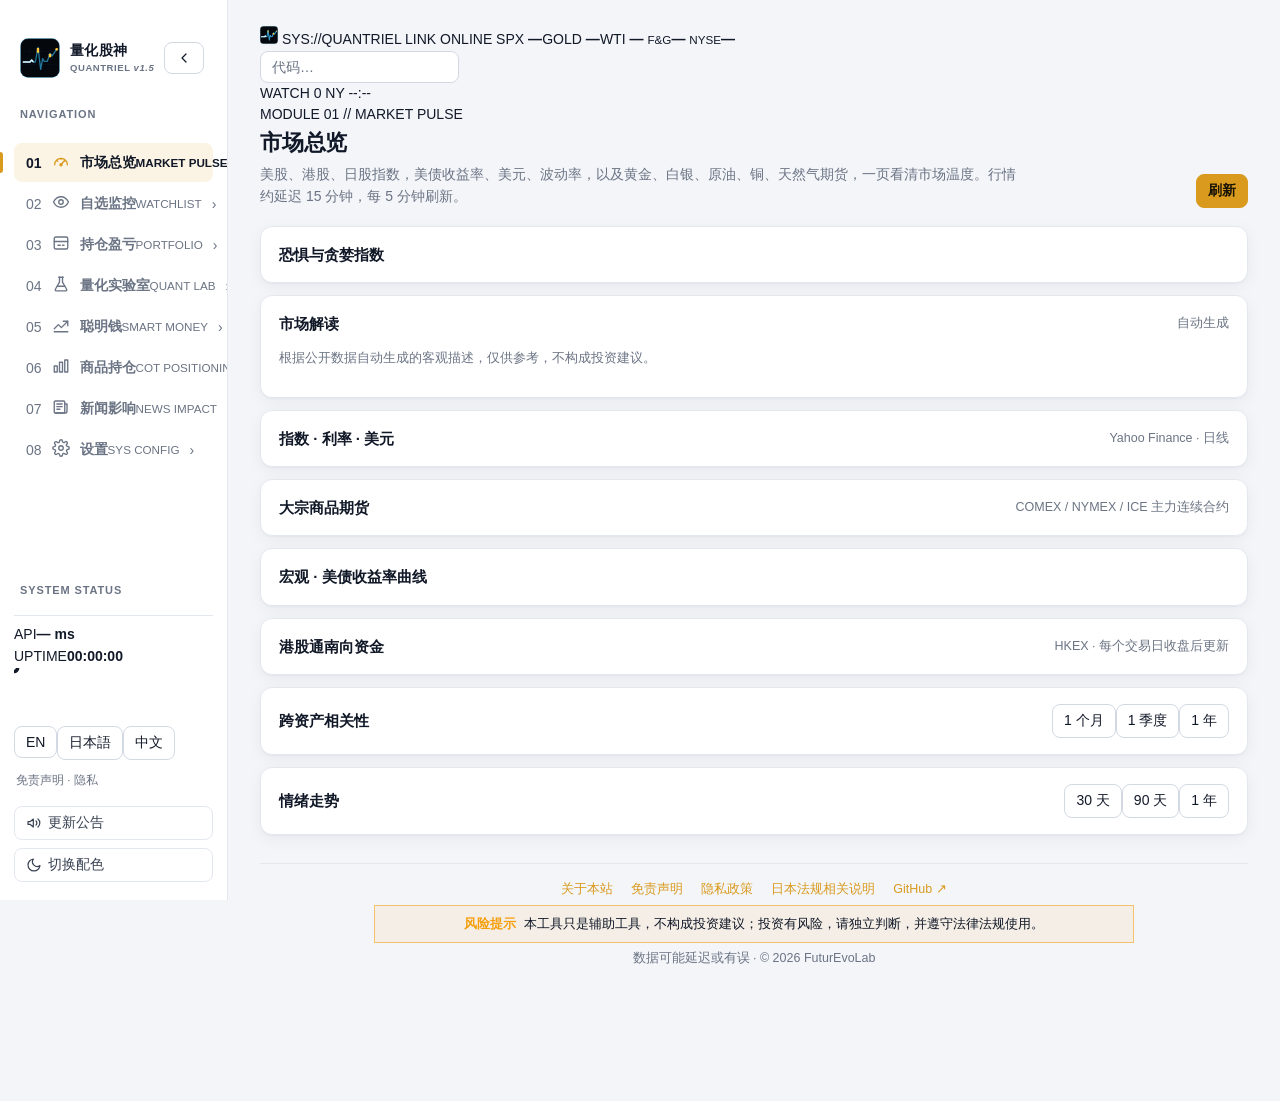
==== commit 4d351a92: "v1.5.6: review fixes for settings, 13F amendments, What's new and the demo - Settings: labels point " ====
--- a/static/index.html
+++ b/static/index.html
@@ -7,7 +7,7 @@
 <link rel="icon" type="image/svg+xml" href="data:image/svg+xml,%3Csvg xmlns='http://www.w3.org/2000/svg' viewBox='0 0 120 120'%3E%3Crect width='120' height='120' rx='24' fill='%2304070b'/%3E%3Cpath d='M10 72H30L35 66L40 72H46L54 28L62 94L68 62L73 70H82L90 46L96 54L110 34' fill='none' stroke='%2338bdf8' stroke-width='9' stroke-linejoin='round' stroke-linecap='round'/%3E%3Ccircle cx='110' cy='34' r='8' fill='%23ffc93c'/%3E%3C/svg%3E">
 <link rel="stylesheet" href="fonts/fonts.css">
 <link rel="preload" href="fonts/Inter-0.woff2" as="font" type="font/woff2" crossorigin>
-<link rel="stylesheet" href="style.css?v=2">
+<link rel="stylesheet" href="style.css?v=4">
 <link rel="stylesheet" href="hud.css?v=3">
 <link rel="stylesheet" href="nav.css?v=2">
 <link rel="stylesheet" href="market.css?v=3">
@@ -500,19 +500,19 @@
             <b>全部可选：不填也能用免费数据</b>
             <span>邮箱和 Key 只保存在你这台电脑的 data/secrets.json（磁盘支持时设为仅本人可读），只发给下面注明的官方网站，不会上传到别处，也不会出现在导出的备份里。页面不会显示已保存的内容。</span>
           </div>
-          <label class="setting">
+          <label class="setting" for="cfg-sec_email">
             <div class="setting-head"><b>SEC EDGAR 联系邮箱</b><span class="chip">聪明钱需要</span><span id="cfg-sec" class="badge"></span><button type="button" class="small ghost key-clear" data-clear="sec_email" hidden>删除</button></div>
             <input id="cfg-sec_email" type="email" placeholder="留空则不修改" autocomplete="off" spellcheck="false" maxlength="200">
             <small class="muted">SEC 要求每个请求的 User-Agent 里带联系邮箱，不需要注册。只用于向 SEC 表明身份。</small>
             <small class="key-dest">只发送给 <span translate="no">sec.gov</span></small>
           </label>
-          <label class="setting">
+          <label class="setting" for="cfg-fred_key">
             <div class="setting-head"><b>FRED API Key</b><span class="chip">可选</span><span id="cfg-fred" class="badge"></span><button type="button" class="small ghost key-clear" data-clear="fred_key" hidden>删除</button></div>
             <input id="cfg-fred_key" type="password" placeholder="留空则不修改" autocomplete="new-password" data-1p-ignore data-lpignore="true" data-bwignore spellcheck="false" maxlength="200">
             <small class="muted">美联储经济数据（利率、通胀、就业等）。免费注册：<a href="https://fred.stlouisfed.org/docs/api/api_key.html" target="_blank" rel="noopener">fred.stlouisfed.org</a></small>
             <small class="key-dest">只发送给 <span translate="no">api.stlouisfed.org</span></small>
           </label>
-          <label class="setting">
+          <label class="setting" for="cfg-eia_key">
             <div class="setting-head"><b>EIA API Key</b><span class="chip">可选</span><span id="cfg-eia" class="badge"></span><button type="button" class="small ghost key-clear" data-clear="eia_key" hidden>删除</button></div>
             <input id="cfg-eia_key" type="password" placeholder="留空则不修改" autocomplete="new-password" data-1p-ignore data-lpignore="true" data-bwignore spellcheck="false" maxlength="200">
             <small class="muted">美国能源信息署：原油 / 天然气库存周报。免费注册：<a href="https://www.eia.gov/opendata/register.php" target="_blank" rel="noopener">eia.gov/opendata</a></small>
@@ -602,11 +602,11 @@
   <div class="lines" id="boot-lines"></div>
   <div class="skip">CLICK TO SKIP</div>
 </div>
-<script src="i18n.js?v=11"></script>
+<script src="i18n.js?v=12"></script>
 <script src="app.js?v=10"></script>
 <script src="market.js?v=4"></script>
 <script src="corr.js?v=2"></script>
-<script src="smart.js?v=4"></script>
+<script src="smart.js?v=5"></script>
 <script src="cot.js?v=3"></script>
 <script src="detail.js?v=4"></script>
 <script src="portfolio.js?v=2"></script>
@@ -615,6 +615,6 @@
 <script src="south.js?v=3"></script>
 <script src="news.js?v=1"></script>
 <script src="tech.js?v=1"></script>
-<script src="whatsnew.js?v=1"></script>
+<script src="whatsnew.js?v=2"></script>
 </body>
 </html>
--- a/static/style.css
+++ b/static/style.css
@@ -0,0 +1,434 @@
+/* 量化股神 — 界面样式（样式源自同一作者的 Block Detective / 区块侦探） */
+:root {
+  --bg: #f3f5f9;
+  --surface: #ffffff;
+  --surface-2: #f7f8fb;
+  --surface-3: #eef1f6;
+  --border: #e3e7ee;
+  --border-strong: #d3d9e3;
+  --text: #111827;
+  --text-2: #374151;
+  --muted: #6b7484;
+  --accent: #d99a1e;
+  --accent-ink: #1a1405;
+  --accent-soft: rgba(217, 154, 30, .12);
+  --in: #12a150;
+  --out: #e0424f;
+  --between: #7c6cf0;
+  --node: #8b95a7;
+  --big: rgba(217, 154, 30, .10);
+  --new: #0ea5e9;
+  --grid-dot: rgba(17, 24, 39, .07);
+  --shadow: 0 1px 2px rgba(16, 24, 40, .04), 0 4px 16px rgba(16, 24, 40, .05);
+  --radius: 12px;
+  --font: "Inter", -apple-system, "PingFang SC", "Hiragino Sans GB", "Microsoft YaHei", sans-serif;
+  --mono: "JetBrains Mono", ui-monospace, "SF Mono", Menlo, monospace;
+  color-scheme: light;
+}
+@media (prefers-color-scheme: dark) {
+  :root:not([data-theme="light"]) {
+    --bg: #0a0d13; --surface: #11151e; --surface-2: #151a25; --surface-3: #1b2130;
+    --border: #212838; --border-strong: #2c3447; --text: #e7eaf0; --text-2: #c3c9d4; --muted: #7f8899;
+    --accent: #f0b429; --accent-ink: #1a1405; --accent-soft: rgba(240, 180, 41, .12);
+    --in: #2fcf7c; --out: #f2566a; --between: #9b8cff; --node: #6b7589;
+    --big: rgba(240, 180, 41, .08); --grid-dot: rgba(255, 255, 255, .055);
+    --shadow: 0 1px 2px rgba(0, 0, 0, .3), 0 8px 24px rgba(0, 0, 0, .25);
+    color-scheme: dark;
+  }
+}
+:root[data-theme="dark"] {
+  --bg: #0a0d13; --surface: #11151e; --surface-2: #151a25; --surface-3: #1b2130;
+  --border: #212838; --border-strong: #2c3447; --text: #e7eaf0; --text-2: #c3c9d4; --muted: #7f8899;
+  --accent: #f0b429; --accent-ink: #1a1405; --accent-soft: rgba(240, 180, 41, .12);
+  --in: #2fcf7c; --out: #f2566a; --between: #9b8cff; --node: #6b7589;
+  --big: rgba(240, 180, 41, .08); --grid-dot: rgba(255, 255, 255, .055);
+  --shadow: 0 1px 2px rgba(0, 0, 0, .3), 0 8px 24px rgba(0, 0, 0, .25);
+  color-scheme: dark;
+}
+
+* { box-sizing: border-box; }
+html, body { margin: 0; background: var(--bg); color: var(--text); }
+body { font: 14px/1.55 var(--font); -webkit-font-smoothing: antialiased; }
+a { color: var(--accent); text-decoration: none; }
+a:hover { text-decoration: underline; }
+svg { stroke: currentColor; fill: none; stroke-width: 1.8; stroke-linecap: round; stroke-linejoin: round; }
+[hidden] { display: none !important; }
+
+/* ---------------- 框架 ---------------- */
+.app { display: grid; grid-template-columns: 228px minmax(0, 1fr); min-height: 100vh; }
+.nav {
+  position: sticky; top: 0; height: 100vh; display: flex; flex-direction: column; gap: 18px;
+  padding: 18px 14px; background: var(--surface); border-right: 1px solid var(--border);
+}
+.brand { display: flex; align-items: center; gap: 10px; padding: 2px 6px 10px; }
+.logo { width: 34px; height: 34px; flex: none; }
+.logo * { stroke-linecap: round; }
+.brand-name { font-weight: 700; font-size: 16px; letter-spacing: .02em; }
+.brand-sub { font-size: 10px; letter-spacing: .18em; color: var(--muted); font-weight: 600; }
+.tabs { display: flex; flex-direction: column; gap: 2px; }
+.tabs button {
+  display: flex; align-items: center; gap: 10px; width: 100%; padding: 9px 12px; border: 0; border-radius: 8px;
+  background: none; color: var(--muted); font: 500 14px var(--font); cursor: pointer; text-align: left;
+}
+.tabs button svg { width: 18px; height: 18px; flex: none; }
+.tabs button:hover { background: var(--surface-3); color: var(--text); }
+.tabs button.active { background: var(--accent-soft); color: var(--text); font-weight: 600; }
+.tabs button.active svg { color: var(--accent); }
+.nav-badge { margin-left: auto; background: var(--new); color: #fff; font-size: 11px; font-weight: 600; padding: 0 7px; border-radius: 10px; line-height: 18px; }
+.nav-foot { margin-top: auto; display: flex; flex-direction: column; gap: 8px; }
+.nav-section { font-size: 11px; font-weight: 600; letter-spacing: .08em; color: var(--muted); padding: 0 6px; text-transform: uppercase; }
+.src-status { display: flex; flex-direction: column; gap: 4px; padding: 0 6px 8px; border-bottom: 1px solid var(--border); }
+.src-status div { display: flex; align-items: center; gap: 8px; font-size: 12px; color: var(--text-2); }
+.src-status i { width: 7px; height: 7px; border-radius: 50%; background: var(--in); box-shadow: 0 0 0 3px color-mix(in srgb, var(--in) 18%, transparent); }
+.src-status i.off { background: var(--muted); box-shadow: none; }
+.src-status small { margin-left: auto; color: var(--muted); }
+
+.main { padding: 26px 32px 60px; max-width: 1680px; width: 100%; }
+.tab { display: none; }
+.tab.active { display: block; animation: fade .18s ease; }
+@keyframes fade { from { opacity: 0; } to { opacity: 1; } }
+
+.page-head { display: flex; align-items: flex-end; justify-content: space-between; gap: 16px; margin-bottom: 18px; flex-wrap: wrap; }
+.page-head h1 { margin: 0 0 4px; font-size: 22px; font-weight: 700; letter-spacing: -.01em; }
+.page-head p { margin: 0; color: var(--muted); max-width: 760px; }
+.head-actions { display: flex; gap: 8px; align-items: center; flex-wrap: wrap; }
+
+/* ---------------- 表单控件 ---------------- */
+input, select, button, .btn {
+  font: 14px var(--font); color: var(--text); background: var(--surface); border: 1px solid var(--border-strong);
+  border-radius: 8px; padding: 7px 11px; outline: none; transition: border-color .12s, box-shadow .12s, background .12s;
+}
+input:focus, select:focus { border-color: var(--accent); box-shadow: 0 0 0 3px var(--accent-soft); }
+input::placeholder { color: var(--muted); }
+input[type="date"] { padding: 6px 8px; }
+button, .btn { cursor: pointer; display: inline-flex; align-items: center; gap: 6px; font-weight: 500; white-space: nowrap; }
+button svg, .btn svg { width: 16px; height: 16px; }
+button:hover, .btn:hover { background: var(--surface-3); }
+button.primary { background: var(--accent); border-color: var(--accent); color: var(--accent-ink); font-weight: 600; }
+button.primary:hover { filter: brightness(1.06); background: var(--accent); }
+button.ghost, .btn.ghost { background: transparent; border-color: var(--border); color: var(--text-2); }
+button.ghost:hover, .btn.ghost:hover { background: var(--surface-3); color: var(--text); }
+button.lg { padding: 10px 20px; font-size: 15px; }
+button.small { padding: 4px 10px; font-size: 12.5px; border-radius: 7px; }
+button:disabled { opacity: .55; cursor: progress; }
+.w-num { width: 90px; } .w-sm { width: 64px; } .w-md { width: 120px; }
+.grow { flex: 1; min-width: 140px; } .grow-2 { flex: 2; min-width: 240px; }
+.mono-input { font-family: var(--mono); font-size: 13px; }
+.spacer { flex: 1; }
+
+.field { display: inline-flex; align-items: center; gap: 6px; font-size: 13px; color: var(--muted); }
+.field > span { white-space: nowrap; }
+.field em { font-style: normal; font-size: 12px; color: var(--muted); }
+.field input, .field select { padding: 5px 9px; font-size: 13px; }
+
+.switch { display: inline-flex; align-items: center; gap: 8px; font-size: 13px; color: var(--text-2); cursor: pointer; user-select: none; }
+.switch input { display: none; }
+.switch i { width: 30px; height: 17px; border-radius: 10px; background: var(--border-strong); position: relative; transition: background .15s; flex: none; }
+.switch i::after { content: ""; position: absolute; top: 2px; left: 2px; width: 13px; height: 13px; border-radius: 50%; background: #fff; transition: transform .15s; box-shadow: 0 1px 2px rgba(0,0,0,.2); }
+.switch input:checked + i { background: var(--accent); }
+.switch input:checked + i::after { transform: translateX(13px); }
+
+/* 搜索栏 */
+.searchbar {
+  display: flex; gap: 8px; align-items: stretch; padding: 8px; background: var(--surface);
+  border: 1px solid var(--border); border-radius: 14px; box-shadow: var(--shadow); margin-bottom: 12px;
+}
+.searchbar select, .searchbar input { border: 0; background: var(--surface-2); }
+.searchbar select:focus, .searchbar input:focus { box-shadow: 0 0 0 2px var(--accent-soft); }
+.chain-select { font-weight: 600; min-width: 120px; }
+.search-input { position: relative; flex: 1; display: flex; }
+.search-input svg { position: absolute; left: 12px; top: 50%; width: 17px; height: 17px; transform: translateY(-50%); color: var(--muted); pointer-events: none; }
+.search-input input { width: 100%; padding-left: 38px; font-family: var(--mono); font-size: 13.5px; }
+.search-input.sm { flex: 0 1 300px; }
+.search-input.sm input { font-family: var(--font); background: var(--surface-2); border-color: var(--border); }
+
+.filterbar { display: flex; gap: 10px 16px; align-items: center; flex-wrap: wrap; padding: 4px 4px 14px; }
+
+/* 提示条 */
+.msg div { display: flex; gap: 8px; align-items: flex-start; padding: 9px 14px; border-radius: 10px; margin-bottom: 12px; font-size: 13px;
+  background: var(--accent-soft); color: var(--text-2); border: 1px solid color-mix(in srgb, var(--accent) 25%, transparent); }
+.msg div::before { content: "ⓘ"; color: var(--accent); font-weight: 700; }
+.msg .err { background: color-mix(in srgb, var(--out) 10%, transparent); border-color: color-mix(in srgb, var(--out) 30%, transparent); }
+.msg .err::before { content: "⚠"; color: var(--out); }
+
+/* ---------------- KPI ---------------- */
+.kpis { display: grid; grid-template-columns: repeat(7, minmax(0, 1fr)); gap: 10px; margin-bottom: 12px; }
+.kpis:empty { display: none; }
+.kpi { background: var(--surface); border: 1px solid var(--border); border-radius: var(--radius); padding: 12px 14px; box-shadow: var(--shadow); min-width: 0; }
+.kpi .k { font-size: 12px; color: var(--muted); display: flex; align-items: center; gap: 6px; }
+.kpi .v { font-size: 20px; font-weight: 700; letter-spacing: -.01em; margin-top: 2px; font-variant-numeric: tabular-nums; white-space: nowrap; overflow: hidden; text-overflow: ellipsis; }
+.kpi .s { font-size: 12px; color: var(--muted); white-space: nowrap; overflow: hidden; text-overflow: ellipsis; }
+.kpi.id { grid-column: span 2; }
+.kpi.id .v { font-size: 16px; display: flex; align-items: center; gap: 8px; }
+.kpi.id .s { font-family: var(--mono); }
+@media (max-width: 1280px) { .kpis { grid-template-columns: repeat(4, minmax(0, 1fr)); } }
+
+/* ---------------- 资金图 ---------------- */
+.flow-layout { display: grid; grid-template-columns: minmax(0, 1fr) 380px; gap: 12px; }
+@media (max-width: 1100px) { .flow-layout { grid-template-columns: 1fr; } }
+.graph-wrap {
+  position: relative; border: 1px solid var(--border); border-radius: var(--radius); overflow: hidden; box-shadow: var(--shadow);
+  background-color: var(--surface);
+  background-image: radial-gradient(var(--grid-dot) 1px, transparent 1px);
+  background-size: 22px 22px;
+}
+#cy { height: 660px; }
+.graph-overlay { position: absolute; inset: 0; display: flex; flex-direction: column; align-items: center; justify-content: center; gap: 6px; text-align: center; color: var(--muted); pointer-events: none; }
+.graph-overlay h3 { margin: 8px 0 0; color: var(--text); font-size: 16px; }
+.graph-overlay p { margin: 0; font-size: 13px; }
+.empty-art { width: 150px; color: var(--muted); }
+.empty-art circle { fill: var(--surface-3); stroke: var(--border-strong); }
+.empty-art circle.c { fill: var(--accent); stroke: none; }
+.graph-overlay.loading { background: color-mix(in srgb, var(--surface) 70%, transparent); backdrop-filter: blur(2px); }
+.spinner { width: 34px; height: 34px; border-radius: 50%; border: 3px solid var(--border-strong); border-top-color: var(--accent); animation: spin .8s linear infinite; }
+@keyframes spin { to { transform: rotate(360deg); } }
+.graph-tools { position: absolute; top: 12px; right: 12px; display: flex; flex-direction: column; background: var(--surface); border: 1px solid var(--border); border-radius: 10px; box-shadow: var(--shadow); overflow: hidden; }
+.graph-tools button { border: 0; border-radius: 0; padding: 8px; background: transparent; color: var(--text-2); }
+.graph-tools button + button { border-top: 1px solid var(--border); }
+.graph-tools button:hover { background: var(--surface-3); color: var(--accent); }
+.legend {
+  position: absolute; left: 12px; bottom: 12px; display: flex; gap: 12px; align-items: center; flex-wrap: wrap; max-width: calc(100% - 24px);
+  font-size: 11.5px; color: var(--text-2); background: color-mix(in srgb, var(--surface) 88%, transparent); backdrop-filter: blur(6px);
+  border: 1px solid var(--border); border-radius: 9px; padding: 6px 10px; pointer-events: none;
+}
+.legend span { display: inline-flex; align-items: center; gap: 5px; }
+.legend .sep { width: 1px; height: 12px; background: var(--border-strong); }
+.line { display: inline-block; width: 16px; height: 3px; border-radius: 2px; }
+.dot { display: inline-block; width: 9px; height: 9px; border-radius: 50%; }
+.graph-hint { position: absolute; top: 14px; left: 14px; font-size: 11.5px; color: var(--muted); pointer-events: none; }
+
+/* 详情面板 */
+.inspector { background: var(--surface); border: 1px solid var(--border); border-radius: var(--radius); box-shadow: var(--shadow); max-height: 662px; overflow: auto; padding: 18px; }
+.inspector-empty { height: 100%; min-height: 300px; display: flex; flex-direction: column; align-items: center; justify-content: center; text-align: center; color: var(--muted); padding: 0 20px; }
+.inspector-empty h4 { margin: 12px 0 4px; color: var(--text); font-size: 15px; }
+.inspector-empty p { margin: 0; font-size: 13px; }
+.ie-icon { width: 48px; height: 48px; border-radius: 14px; background: var(--surface-3); display: grid; place-items: center; color: var(--muted); }
+.ie-icon svg { width: 22px; height: 22px; }
+.ins-head { display: flex; align-items: flex-start; gap: 12px; }
+.avatar { width: 42px; height: 42px; border-radius: 12px; flex: none; display: grid; place-items: center; font-weight: 700; color: #fff; font-size: 15px; }
+.ins-head h3 { margin: 0; font-size: 16px; line-height: 1.3; word-break: break-all; }
+.ins-sub { color: var(--muted); font-size: 12.5px; margin-top: 2px; }
+.addr-box { display: flex; align-items: center; gap: 6px; margin-top: 12px; padding: 8px 10px; background: var(--surface-2); border: 1px solid var(--border); border-radius: 8px; }
+.addr-box .mono { flex: 1; }
+.icon-btn { border: 0; background: transparent; padding: 3px; color: var(--muted); border-radius: 6px; }
+.icon-btn:hover { color: var(--accent); background: var(--surface-3); }
+.icon-btn svg { width: 15px; height: 15px; }
+.section { margin-top: 16px; padding-top: 14px; border-top: 1px solid var(--border); }
+.section-title { font-size: 11.5px; font-weight: 600; letter-spacing: .06em; color: var(--muted); text-transform: uppercase; margin-bottom: 8px; }
+.mono { font-family: var(--mono); font-size: 12px; word-break: break-all; }
+.kv { display: grid; grid-template-columns: 96px 1fr; gap: 6px 10px; font-size: 13px; margin: 0; }
+.kv dt { color: var(--muted); }
+.kv dd { margin: 0; font-variant-numeric: tabular-nums; min-width: 0; overflow-wrap: anywhere; }
+.flow-bars { display: grid; grid-template-columns: 1fr 1fr; gap: 8px; }
+.flow-bars > div { background: var(--surface-2); border: 1px solid var(--border); border-radius: 9px; padding: 8px 10px; }
+.flow-bars .k { font-size: 11.5px; color: var(--muted); }
+.flow-bars .v { font-size: 16px; font-weight: 700; font-variant-numeric: tabular-nums; }
+.actions { display: flex; gap: 6px; flex-wrap: wrap; margin-top: 12px; }
+.links { display: flex; flex-wrap: wrap; gap: 6px; }
+.links a { font-size: 12px; padding: 3px 9px; border-radius: 20px; border: 1px solid var(--border); color: var(--text-2); }
+.links a:hover { border-color: var(--accent); color: var(--accent); text-decoration: none; }
+
+/* 徽章 */
+.badge { display: inline-flex; align-items: center; padding: 1px 8px; border-radius: 20px; font-size: 11.5px; font-weight: 500; background: var(--surface-3); color: var(--muted); line-height: 18px; white-space: nowrap; }
+.badge.cat { background: color-mix(in srgb, var(--c) 16%, transparent); color: var(--c); }
+.badge.ok { background: color-mix(in srgb, var(--in) 14%, transparent); color: var(--in); }
+.badge.no { background: color-mix(in srgb, var(--out) 14%, transparent); color: var(--out); }
+.badge.new { background: var(--new); color: #fff; }
+.badge.big { background: var(--accent); color: var(--accent-ink); font-weight: 600; }
+.chip { font-size: 11.5px; color: var(--muted); background: var(--surface-3); padding: 1px 9px; border-radius: 20px; }
+.chip:empty { display: none; }
+.chip.warn { color: #f59e0b; background: color-mix(in srgb, #f59e0b 14%, transparent); }
+
+/* ---------------- 卡片与表格 ---------------- */
+.card { background: var(--surface); border: 1px solid var(--border); border-radius: var(--radius); padding: 16px 18px; margin-top: 12px; box-shadow: var(--shadow); }
+.card-head { display: flex; align-items: center; gap: 10px; flex-wrap: wrap; }
+.card h3 { margin: 0; font-size: 15px; font-weight: 600; }
+.muted { color: var(--muted); font-size: 12.5px; }
+.note { margin: 8px 0 0; }
+.form-card { margin-top: 0; margin-bottom: 12px; }
+.form-title { font-size: 13px; font-weight: 600; color: var(--text-2); margin-bottom: 10px; }
+.form-row { display: flex; gap: 8px; align-items: center; flex-wrap: wrap; }
+
+.table-wrap { overflow: auto; max-height: 520px; margin-top: 12px; border: 1px solid var(--border); border-radius: 10px; }
+.table-wrap.tall { max-height: 640px; }
+.table-wrap:has(table:empty) { display: none; }
+table { border-collapse: separate; border-spacing: 0; width: 100%; font-size: 13px; }
+th, td { text-align: left; padding: 9px 12px; border-bottom: 1px solid var(--border); white-space: nowrap; }
+th { position: sticky; top: 0; z-index: 1; background: var(--surface-2); color: var(--muted); font-weight: 600; font-size: 12px; letter-spacing: .02em; }
+tbody tr:last-child td, tr:last-child td { border-bottom: 0; }
+tr:hover td { background: var(--surface-2); }
+td.num, th.num { text-align: right; font-variant-numeric: tabular-nums; }
+td.mono, .mono-cell { font-family: var(--mono); font-size: 12px; }
+tr.big td { background: var(--big); }
+tr.new td:first-child { box-shadow: inset 3px 0 0 var(--new); }
+.in { color: var(--in); } .out { color: var(--out); }
+.dir { display: inline-flex; align-items: center; gap: 4px; font-weight: 600; font-size: 12px; padding: 1px 8px; border-radius: 20px; }
+.dir.in { background: color-mix(in srgb, var(--in) 12%, transparent); }
+.dir.out { background: color-mix(in srgb, var(--out) 12%, transparent); }
+.dir.self { background: var(--surface-3); color: var(--muted); }
+.addr-link { cursor: pointer; color: var(--text); border-bottom: 1px dashed var(--border-strong); }
+.addr-link:hover { color: var(--accent); border-color: var(--accent); }
+td a.mono { color: var(--muted); }
+td a.mono:hover { color: var(--accent); }
+.inspector table { font-size: 12.5px; }
+.inspector th, .inspector td { padding: 6px 8px; }
+table.plain td { border: 0; padding: 5px 0; }
+#tab-settings table.plain td { white-space: normal; overflow-wrap: anywhere; } /* 设置页的说明表格（服务信息、数据源）：文字要能换行，手机上不撑宽页面 */
+table.plain td:first-child { color: var(--muted); width: 90px; }
+table.plain tr:hover td { background: none; }
+
+/* 时间线 */
+#timeline { margin-top: 10px; }
+#timeline svg { width: 100%; height: 190px; display: block; }
+#timeline .bar-in { fill: var(--in); opacity: .85; } #timeline .bar-out { fill: var(--out); opacity: .85; }
+#timeline rect:hover { opacity: 1; }
+#timeline text { fill: var(--muted); font: 11px var(--font); stroke: none; }
+#timeline line { stroke: var(--border-strong); stroke-width: 1; }
+#timeline .grid { stroke: var(--border); stroke-dasharray: 3 4; }
+.empty-line { color: var(--muted); font-size: 13px; padding: 16px 0 4px; }
+
+/* 工具导航 */
+.tools-grid { display: grid; grid-template-columns: repeat(auto-fill, minmax(300px, 1fr)); gap: 12px; }
+.tools-grid .card { margin: 0; }
+.tool-group { display: flex; align-items: center; gap: 8px; font-size: 13px; font-weight: 600; margin-bottom: 10px; }
+.tool-group i { width: 8px; height: 8px; border-radius: 2px; background: var(--accent); }
+.tool { display: flex; flex-direction: column; padding: 9px 10px; margin: 0 -10px; border-radius: 8px; color: var(--text); }
+.tool:hover { background: var(--surface-2); text-decoration: none; }
+.tool b { font-weight: 600; font-size: 13.5px; display: flex; align-items: center; gap: 6px; }
+.tool b::after { content: "↗"; color: var(--muted); font-weight: 400; font-size: 12px; }
+.tool span { color: var(--muted); font-size: 12.5px; }
+
+/* 设置 */
+.settings-grid { display: grid; grid-template-columns: minmax(0, 1.4fr) minmax(0, 1fr); gap: 12px; align-items: start; }
+.settings-grid .card { margin: 0; }
+@media (max-width: 1000px) { .settings-grid { grid-template-columns: minmax(0, 1fr); } } /* 1fr 不能缩到内容最小宽度以下，手机上整页会横向滚动 */
+.stack { display: flex; flex-direction: column; gap: 18px; }
+.setting { display: flex; flex-direction: column; gap: 6px; }
+.setting-head { display: flex; align-items: center; gap: 8px; }
+
+.toast {
+  position: fixed; right: 24px; bottom: 24px; background: var(--text); color: var(--bg); padding: 10px 16px; border-radius: 10px;
+  opacity: 0; transform: translateY(6px); transition: opacity .18s, transform .18s; pointer-events: none; z-index: 100; max-width: 440px; font-size: 13px; box-shadow: var(--shadow);
+}
+.toast.show { opacity: 1; transform: none; }
+
+::-webkit-scrollbar { width: 10px; height: 10px; }
+::-webkit-scrollbar-thumb { background: var(--border-strong); border-radius: 10px; border: 2px solid transparent; background-clip: padding-box; }
+::-webkit-scrollbar-track { background: transparent; }
+
+/* 窄屏：导航改为顶部横排 */
+@media (max-width: 860px) {
+  .app { grid-template-columns: 1fr; }
+  .nav { position: static; height: auto; flex-direction: row; flex-wrap: wrap; align-items: center; padding: 10px 16px; border-right: 0; border-bottom: 1px solid var(--border); }
+  .tabs { flex-direction: row; flex-wrap: wrap; }
+  .tabs button { width: auto; }
+  .nav-foot { display: none; }
+  .main { padding: 18px 16px 40px; }
+  .searchbar { flex-wrap: wrap; }
+  .kpis { grid-template-columns: repeat(2, minmax(0, 1fr)); }
+  #cy { height: 480px; }
+}
+
+.name-cell { display: flex; align-items: center; gap: 10px; }
+.name-cell .avatar { width: 26px; height: 26px; border-radius: 8px; font-size: 12px; }
+.edge-flow { display: grid; grid-template-columns: 1fr auto 1fr; align-items: center; gap: 8px; margin-top: 6px; text-align: center; font-size: 12.5px; }
+.edge-flow > div { display: flex; flex-direction: column; align-items: center; gap: 6px; min-width: 0; }
+.edge-flow .avatar { width: 36px; height: 36px; }
+.edge-flow > span { display: grid; place-items: center; width: 28px; height: 28px; border-radius: 50%; background: var(--surface-3); }
+#timeline rect { stroke: none; }
+
+/* ================= 动效 ================= */
+:root { --ease: cubic-bezier(.2, .8, .2, 1); }
+.nav, .card, .kpi, .inspector, .graph-wrap, .searchbar, .legend, .graph-tools, input, select, button, .btn, th, td, .msg div {
+  transition: background-color .25s ease, border-color .25s ease, color .25s ease, box-shadow .2s ease, transform .18s var(--ease);
+}
+button:active, .btn:active { transform: scale(.96); }
+button.primary:hover { box-shadow: 0 4px 14px color-mix(in srgb, var(--accent) 35%, transparent); }
+
+/* 导航选中指示条 */
+.tabs button { position: relative; transition: background-color .2s, color .2s; }
+.tabs button::before { content: ""; position: absolute; left: -14px; top: 9px; bottom: 9px; width: 3px; border-radius: 0 3px 3px 0; background: var(--accent); transform: scaleY(0); transition: transform .25s var(--ease); }
+.tabs button.active::before { transform: scaleY(1); }
+.tabs button svg { transition: transform .25s var(--ease), color .2s; }
+.tabs button:hover svg { transform: translateX(2px); }
+
+/* 依次浮现 */
+@keyframes rise { from { opacity: 0; transform: translateY(10px); } to { opacity: 1; transform: none; } }
+.reveal { animation: rise .35s var(--ease) both; animation-delay: var(--d, 0ms); }
+.tab.active > * { animation: rise .3s var(--ease) both; }
+.tab.active > *:nth-child(2) { animation-delay: 20ms; }
+.tab.active > *:nth-child(3) { animation-delay: 40ms; }
+.tab.active > *:nth-child(4) { animation-delay: 60ms; }
+.tab.active > *:nth-child(5) { animation-delay: 80ms; }
+.tab.active > *:nth-child(n+6) { animation-delay: 100ms; }
+
+/* KPI 悬停 */
+.kpi { transition: transform .2s var(--ease), box-shadow .2s ease, border-color .2s; }
+.kpi:hover { transform: translateY(-2px); border-color: var(--border-strong); box-shadow: 0 10px 28px rgba(0, 0, 0, .12); }
+
+/* 骨架屏 */
+@keyframes shimmer { from { background-position: -300px 0; } to { background-position: 300px 0; } }
+.sk { display: block; height: 12px; border-radius: 6px; margin: 6px 0;
+  background: linear-gradient(90deg, var(--surface-3) 0%, var(--border) 40%, var(--surface-3) 80%); background-size: 600px 100%; animation: shimmer 1.2s linear infinite; }
+.sk.lg { height: 22px; width: 70%; } .sk.sm { width: 45%; }
+
+/* 详情面板切换 */
+@keyframes slideIn { from { opacity: 0; transform: translateX(10px); } to { opacity: 1; transform: none; } }
+.inspector.swap > * { animation: slideIn .2s var(--ease) both; }
+.inspector.swap > *:nth-child(2) { animation-delay: 15ms; }
+.inspector.swap > *:nth-child(3) { animation-delay: 30ms; }
+.inspector.swap > *:nth-child(4) { animation-delay: 45ms; }
+.inspector.swap > *:nth-child(n+5) { animation-delay: 60ms; }
+
+/* 表格行依次出现、新动态闪烁 */
+@keyframes rowIn { from { opacity: 0; transform: translateY(4px); } to { opacity: 1; transform: none; } }
+tr.row-in { animation: rowIn .25s var(--ease) both; animation-delay: var(--d, 0ms); }
+@keyframes flash { 0%, 40% { background: color-mix(in srgb, var(--new) 22%, transparent); } 100% { background: transparent; } }
+tr.new td { animation: flash 2.2s ease; }
+
+/* 时间线柱子生长 */
+@keyframes growUp { from { transform: scaleY(0); } to { transform: scaleY(1); } }
+#timeline rect { transform-box: fill-box; animation: growUp .4s var(--ease) both; }
+#timeline .bar-in { transform-origin: bottom; } #timeline .bar-out { transform-origin: top; }
+
+/* 加载层、空状态 */
+.graph-overlay { animation: fade .3s ease both; }
+.empty-art circle.c { animation: pulse 2.4s ease-in-out infinite; transform-origin: 60px 40px; }
+@keyframes pulse { 0%, 100% { transform: scale(1); } 50% { transform: scale(1.18); } }
+.ie-icon { animation: breathe 5s ease-in-out infinite; }
+@keyframes breathe { 0%, 100% { opacity: .55; } 50% { opacity: 1; } }
+@keyframes float { 0%, 100% { transform: translateY(0); } 50% { transform: translateY(-4px); } }
+.links a, .icon-btn, .tool { transition: background-color .2s, color .2s, border-color .2s, transform .2s var(--ease); }
+.links a:hover { transform: translateY(-1px); }
+.tool:hover { transform: translateX(3px); }
+.toast { transition: opacity .25s ease, transform .3s var(--ease); }
+
+@media (prefers-reduced-motion: reduce) {
+  *, *::before, *::after { animation-duration: .01ms !important; animation-delay: 0ms !important; transition-duration: .01ms !important; }
+}
+
+.graph-tools button.on { color: var(--accent); background: var(--accent-soft); }
+
+/* 最近查询 */
+.recent { display: flex; gap: 6px; flex-wrap: wrap; align-items: center; margin: -2px 2px 10px; }
+.recent:empty { display: none; }
+.recent .lbl { font-size: 12px; color: var(--muted); margin-right: 2px; }
+.recent-chip { display: inline-flex; align-items: center; gap: 6px; padding: 3px 4px 3px 10px; border-radius: 20px; font-size: 12.5px;
+  background: var(--surface); border: 1px solid var(--border); color: var(--text-2); cursor: pointer; animation: rise .35s var(--ease) both; }
+.recent-chip:hover { border-color: var(--accent); color: var(--text); }
+.recent-chip em { font-style: normal; font-size: 11px; color: var(--muted); }
+.recent-chip .x { width: 18px; height: 18px; border-radius: 50%; display: grid; place-items: center; color: var(--muted); font-size: 13px; line-height: 1; }
+.recent-chip .x:hover { background: var(--surface-3); color: var(--out); }
+kbd { font: 600 10.5px var(--mono); padding: 0 5px; border-radius: 4px; border: 1px solid var(--border-strong); background: var(--surface-2); color: var(--text-2); }
+
+/* 进度条 */
+.progress { height: 3px; border-radius: 3px; background: var(--surface-3); margin-top: 10px; overflow: hidden; }
+.progress i { display: block; height: 100%; width: 0; background: linear-gradient(90deg, var(--accent), color-mix(in srgb, var(--accent) 60%, #fff)); border-radius: 3px; transition: width .35s var(--ease); }
+tr.refreshing td { opacity: .55; }
+tr.refreshing .name-cell::after { content: ""; display: inline-block; flex: none; width: 10px; height: 10px; margin-left: 2px; border-radius: 50%;
+  border: 2px solid var(--border-strong); border-top-color: var(--accent); animation: spin .7s linear infinite; vertical-align: -1px; }
+tr.just-done td { animation: flash 1.4s ease; }
+
+/* 监控表：备注列截断，避免横向滚动 */
+#watch-table td:nth-child(8) { max-width: 160px; overflow: hidden; text-overflow: ellipsis; }
+#watch-table td:nth-child(3) { font-size: 11.5px; }
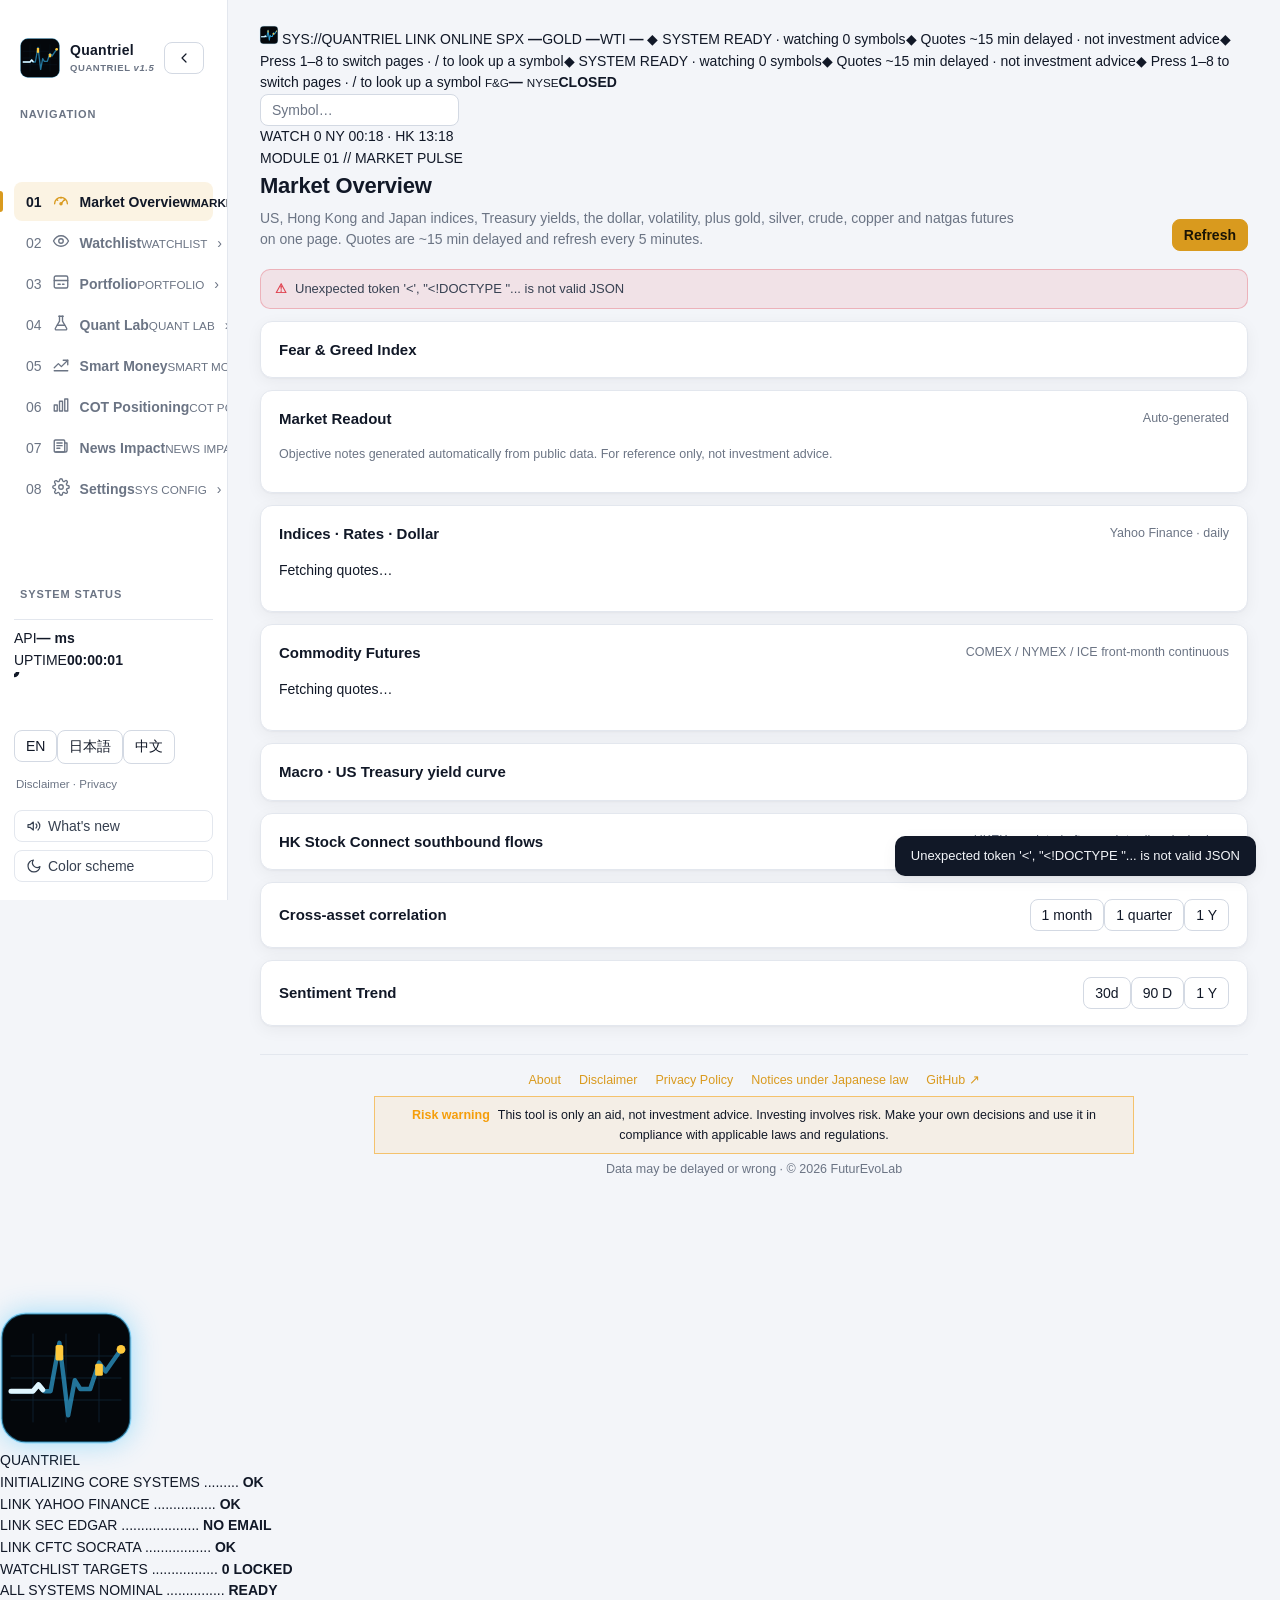
==== commit 27929594: "Keyboard access to market cards and table rows; aria labels for placeholder-only inputs" ====
--- a/static/index.html
+++ b/static/index.html
@@ -7,7 +7,7 @@
 <link rel="icon" type="image/svg+xml" href="data:image/svg+xml,%3Csvg xmlns='http://www.w3.org/2000/svg' viewBox='0 0 120 120'%3E%3Crect width='120' height='120' rx='24' fill='%2304070b'/%3E%3Cpath d='M10 72H30L35 66L40 72H46L54 28L62 94L68 62L73 70H82L90 46L96 54L110 34' fill='none' stroke='%2338bdf8' stroke-width='9' stroke-linejoin='round' stroke-linecap='round'/%3E%3Ccircle cx='110' cy='34' r='8' fill='%23ffc93c'/%3E%3C/svg%3E">
 <link rel="stylesheet" href="fonts/fonts.css">
 <link rel="preload" href="fonts/Inter-0.woff2" as="font" type="font/woff2" crossorigin>
-<link rel="stylesheet" href="style.css?v=4">
+<link rel="stylesheet" href="style.css?v=5">
 <link rel="stylesheet" href="hud.css?v=3">
 <link rel="stylesheet" href="nav.css?v=2">
 <link rel="stylesheet" href="market.css?v=3">
@@ -241,8 +241,8 @@
       <form id="watch-form" class="card form-card">
         <div class="form-title">添加 / 修改自选</div>
         <div class="form-row">
-          <input id="w-sym" placeholder="代码，如 AAPL / 0700.HK / GC=F / ^HSI" spellcheck="false" class="mono-input grow">
-          <input id="w-label" placeholder="名称（可选）" class="grow">
+          <input id="w-sym" aria-label="代码" placeholder="代码，如 AAPL / 0700.HK / GC=F / ^HSI" spellcheck="false" class="mono-input grow">
+          <input id="w-label" aria-label="名称" placeholder="名称（可选）" class="grow">
           <label class="field"><span>涨跌幅阈值</span><input id="w-move" type="number" min="0" step="0.5" value="3" class="w-sm"><em>%</em></label>
           <label class="field"><span>放量倍数</span><input id="w-vol" type="number" min="0" step="0.5" value="2" class="w-sm"><em>×</em></label>
           <label class="switch" title="RSI(14) 当天升破 70 或跌破 30 时提醒（昨天收盘还不在该区间）"><input id="w-rsi" type="checkbox" checked><i></i>RSI 超买 / 超卖</label>
@@ -281,10 +281,10 @@
       <form id="pf-form" class="card form-card">
         <div class="form-title">添加 / 修改持仓</div>
         <div class="form-row">
-          <input id="pf-sym" placeholder="代码，如 AAPL / 0700.HK / GC=F" spellcheck="false" class="mono-input grow" required>
+          <input id="pf-sym" aria-label="代码" placeholder="代码，如 AAPL / 0700.HK / GC=F" spellcheck="false" class="mono-input grow" required>
           <label class="field"><span>股数</span><input id="pf-shares" type="number" min="0" step="any" class="w-md mono-input" required></label>
           <label class="field"><span>平均成本</span><input id="pf-cost" type="number" min="0" step="any" class="w-md mono-input" required></label>
-          <input id="pf-note" placeholder="备注（可选）" class="grow">
+          <input id="pf-note" aria-label="备注" placeholder="备注（可选）" class="grow">
           <button class="primary">保存持仓</button>
         </div>
       </form>
@@ -307,7 +307,7 @@
       <form id="ql-form" class="card form-card">
         <div class="form-title">回测设置</div>
         <div class="form-row">
-          <input id="ql-sym" placeholder="代码，如 AAPL / 0700.HK / GC=F / ^GSPC" spellcheck="false" class="mono-input grow" required>
+          <input id="ql-sym" aria-label="代码" placeholder="代码，如 AAPL / 0700.HK / GC=F / ^GSPC" spellcheck="false" class="mono-input grow" required>
           <label class="field"><span>策略</span><select id="ql-strategy"><option value="ma_cross">均线金叉 / 死叉（20 / 50 日）</option><option value="trend200">200 日趋势</option><option value="rsi_mr">RSI 均值回归</option><option value="buyhold">买入持有</option></select></label>
           <label class="field"><span>区间</span><select id="ql-range"><option value="2y">2 年</option><option value="5y" selected>5 年</option><option value="10y">10 年</option></select></label>
           <label class="field" title="每次换仓的成本，1 bp = 0.01%"><span>手续费</span><input id="ql-fee" type="number" min="0" max="100" step="1" value="5" class="w-sm mono-input"><em>bp</em></label>
@@ -347,7 +347,7 @@
         <form id="ins-form" class="searchbar">
           <div class="search-input">
             <svg viewBox="0 0 24 24"><path d="M3 17l5.5-5.5 4 4L21 7"/><path d="M15 7h6v6"/></svg>
-            <input id="ins-sym" placeholder="美股代码，如 AAPL / JPM / KO" autocomplete="off" spellcheck="false">
+            <input id="ins-sym" aria-label="美股代码" placeholder="美股代码，如 AAPL / JPM / KO" autocomplete="off" spellcheck="false">
           </div>
           <select id="ins-limit" title="扫描最近多少份 Form 4 申报" aria-label="扫描份数">
             <option value="80">最近 80 份申报</option>
@@ -602,8 +602,8 @@
   <div class="lines" id="boot-lines"></div>
   <div class="skip">CLICK TO SKIP</div>
 </div>
-<script src="i18n.js?v=12"></script>
-<script src="app.js?v=10"></script>
+<script src="i18n.js?v=13"></script>
+<script src="app.js?v=11"></script>
 <script src="market.js?v=4"></script>
 <script src="corr.js?v=2"></script>
 <script src="smart.js?v=5"></script>
--- a/static/style.css
+++ b/static/style.css
@@ -237,6 +237,7 @@
 .badge.big { background: var(--accent); color: var(--accent-ink); font-weight: 600; }
 .chip { font-size: 11.5px; color: var(--muted); background: var(--surface-3); padding: 1px 9px; border-radius: 20px; }
 .chip:empty { display: none; }
+tr[tabindex]:focus-visible, .q-card:focus-visible { outline: 2px solid var(--accent); outline-offset: -2px; } /* 键盘选中的行 / 卡片 */
 .chip.warn { color: #f59e0b; background: color-mix(in srgb, #f59e0b 14%, transparent); }
 
 /* ---------------- 卡片与表格 ---------------- */
